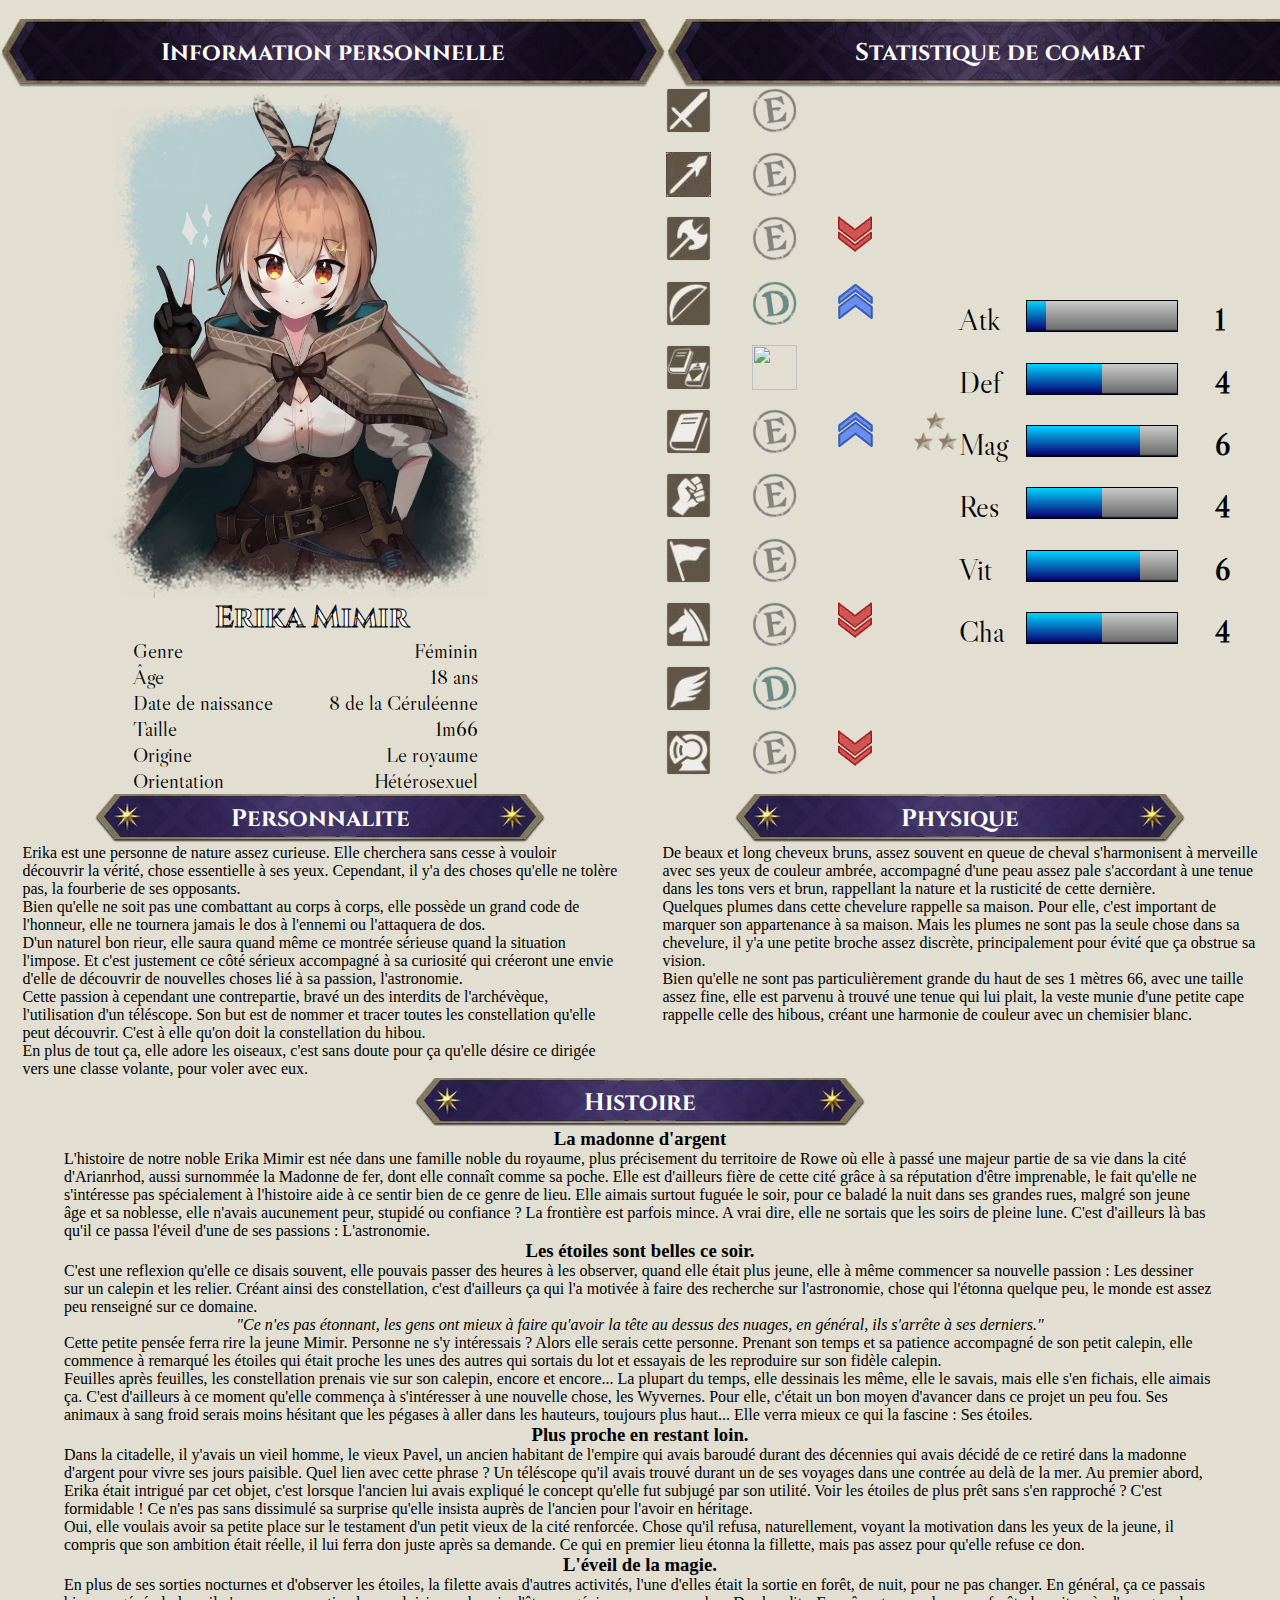
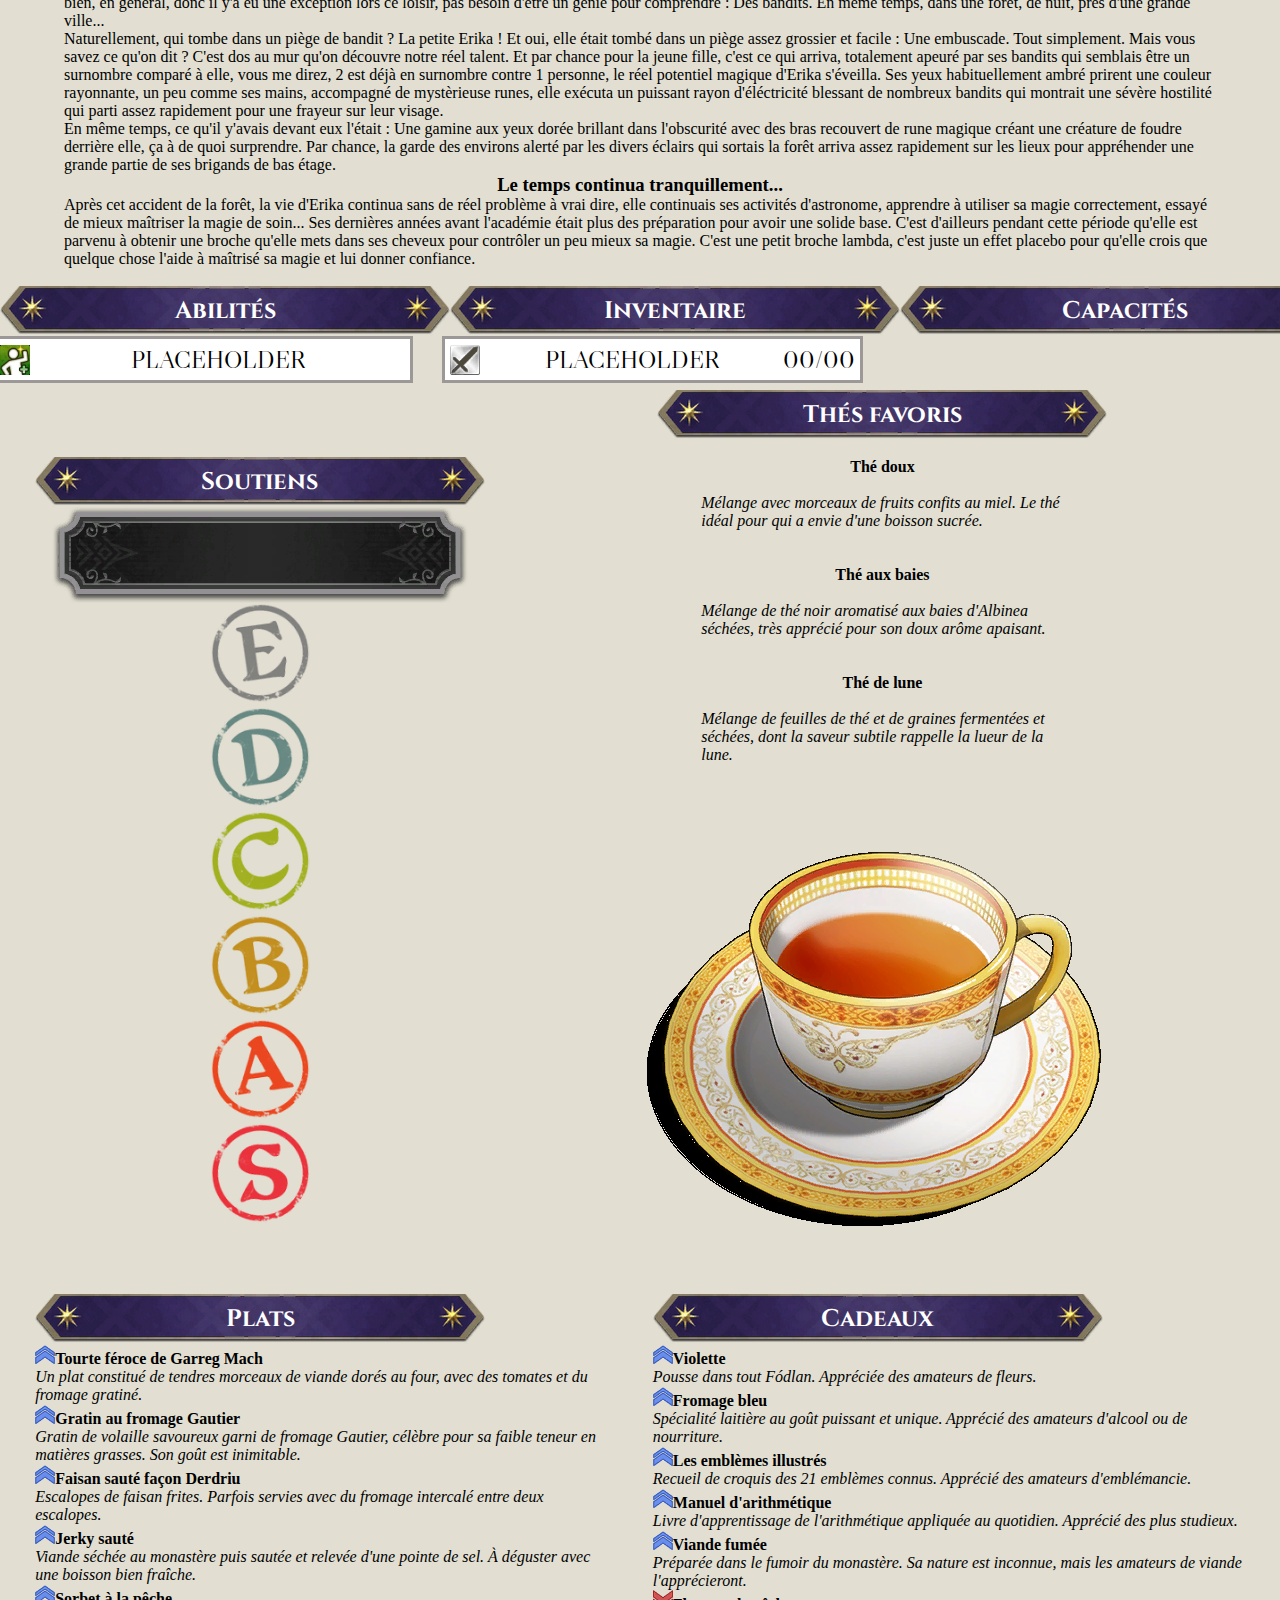
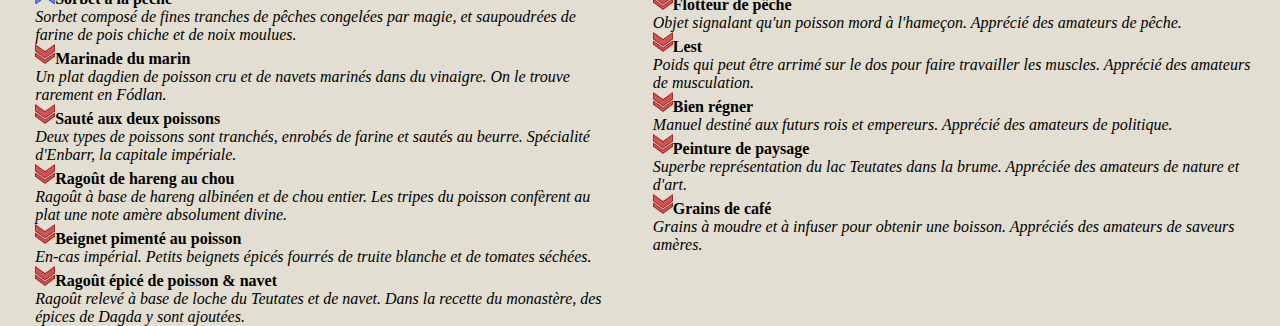
==== erika.html @ d3c932cb "Update erika.html" ====
<!DOCTYPE html>
<html lang="en">
<head>
    <meta charset="UTF-8">
    <meta http-equiv="X-UA-Compatible" content="IE=edge">
    <meta name="viewport" content="width=device-width, initial-scale=1.0">
    <link rel="stylesheet" href="erika.css">
    <link rel="preconnect" href="https://fonts.googleapis.com">
    <link rel="preconnect" href="https://fonts.gstatic.com" crossorigin>
    <link href="https://fonts.googleapis.com/css2?family=Cinzel&family=Libre+Caslon+Display&display=swap" rel="stylesheet">
    
    <title>Erika</title>
</head>
<body>
    <div class="PartieUne">
        <div class="Info">
            <div class="Categorie"><h2>Information personnelle</h2></div>
        <div class="introduction">
            <img src="img/Erika.png" alt="Yves portrait">
            
            <div class="metadonnee">
                <span class="Nomination"><h2>Erika Mimir</h2></span>
                <span class="Genre Titre">Genre</span><span class="Genre Reponse">Féminin</span> 
                <span class="Age Titre">Âge</span><span class="Age Reponse">18 ans</span>
                <span class="Anniv Titre">Date de naissance</span><span class="Anniv Reponse">8 de la Céruléenne</span>
                <span class="Taille Titre">Taille</span><span class="Taille Reponse">1m66</span>
                <span class="Origine Titre">Origine</span><span class="Origine Reponse">Le royaume</span>
                <span class="Orientation Titre">Orientation</span><span class="Orientation Reponse">Hétérosexuel</span>
            </div>
        </div>
    </div>

    <div class="Combat">
        <div class="Categorie"><h2>Statistique de combat</h2></div>
        <div class="Arme">
            <div class="ArmeSprites Epee"><img src="img/Epee.png" alt=""></div><div class="ArmeMaitrise Epee"><img src="img/E.png" alt=""></div><div class="BonMal Epee"><img src="img/Nothing.png" alt=""></div><div class="Buiding Epee"><img src="img/Nothing.png" alt=""></div>
            <div class="ArmeSprites Lance"><img src="img/Lance.jpg" alt=""></div><div class="ArmeMaitrise Lance"><img src="img/E.png" alt=""></div><div class="BonMal Lance"><img src="img/Nothing.png" alt=""></div><div class="Buiding Lance"><img src="img/Nothing.png" alt=""></div>
            <div class="ArmeSprites Hache"><img src="img/Hache.png" alt=""></div><div class="ArmeMaitrise Hache"><img src="img/E.png" alt=""></div><div class="BonMal Hache"><img src="img/Non.png" alt=""></div><div class="Buiding Hache"><img src="img/Nothing.png" alt=""></div>
            <div class="ArmeSprites Melee"><img src="img/Melée.png" alt=""></div><div class="ArmeMaitrise Melee"><img src="img/E.png" alt=""></div><div class="BonMal Melee"><img src="img/Nothing.png" alt=""></div><div class="Buiding Melee"><img src="img/Nothing.png" alt=""></div>
            <div class="ArmeSprites Arc"><img src="img/Arc.png" alt=""></div><div class="ArmeMaitrise Arc"><img src="img/D.png" alt=""></div><div class="BonMal Arc"><img src="img/Yes.png" alt=""></div><div class="Buiding Arc"><img src="img/Nothing.png" alt=""></div>
            <div class="ArmeSprites Foi"><img src="img/Foi.png" alt=""></div><div class="ArmeMaitrise Foi"><img src="img/E.png" alt=""></div><div class="BonMal Foi"><img src="img/Yes.png" alt=""></div><div class="Buiding Foi"><img src="img/Buidding.png" alt=""></div>
            <div class="ArmeSprites Magie"><img src="img/Raison.png" alt=""></div><div class="ArmeMaitrise Magie"><img src="img/B.png" alt=""></div><div class="BonMal Magie"><img src="img/Nothing.png" alt=""></div><div class="Buiding Magie"><img src="img/Nothing.png" alt=""></div>
            <div class="ArmeSprites Autorite"><img src="img/Autorite.png" alt=""></div><div class="ArmeMaitrise Autorite"><img src="img/E.png" alt=""></div><div class="BonMal Autorite"><img src="img/Nothing.png" alt=""></div><div class="Buiding Autorite"><img src="img/Nothing.png" alt=""></div>
            <div class="ArmeSprites Cheval"><img src="img/Cheval.png" alt=""></div><div class="ArmeMaitrise Cheval"><img src="img/E.png" alt=""></div><div class="BonMal Cheval"><img src="img/Non.png" alt=""></div><div class="Buiding Cheval"><img src="img/Nothing.png" alt=""></div>
            <div class="ArmeSprites Vol"><img src="img/Vol.png" alt=""></div><div class="ArmeMaitrise Vol"><img src="img/D.png" alt=""></div><div class="BonMal Vol"><img src="img/Nothing.png" alt=""></div><div class="Buiding Vol"><img src="img/Nothing.png" alt=""></div>
            <div class="ArmeSprites Cuirasse"><img src="img/Cuirassé.png" alt=""></div><div class="ArmeMaitrise Cuirasse"><img src="img/E.png" alt=""></div><div class="BonMal Cuirasse"><img src="img/Non.png" alt=""></div><div class="Buiding Cuirasse"><img src="img/Nothing.png" alt=""></div>
        </div>
        <div class="Statistique">
            <div class="Stat Atk">Atk</div><div class="Graphique Atk"><div class="ActuelAtk Atk"></div><div class="ManquantAtk Atk"></div></div><div class="Number Atk">1</div>
            <div class="Stat Def">Def</div><div class="Graphique Def"><div class="ActuelDef Def"></div><div class="ManquantDef Def"></div></div><div class="Number Def">4</div>
            <div class="Stat MagieStat">Mag</div><div class="Graphique MagieStat"><div class="ActuelMagie MagieStat"></div><div class="ManquantMagie MagieStat"></div></div><div class="Number MagieStat">6</div>
            <div class="Stat Res">Res</div><div class="Graphique Res"><div class="ActuelRes Res"></div><div class="ManquantRes Res"></div></div><div class="Number Res">4</div>
            <div class="Stat Vit">Vit</div><div class="Graphique Vit"><div class="ActuelVit Vit"></div><div class="ManquantVit Vit"></div></div><div class="Number Vit">6</div>
            <div class="Stat PV">Cha</div><div class="Graphique PV"><div class="ActuelPV PV"></div><div class="ManquantPV PV"></div></div><div class="Number PV">4</div>
        </div>
    </div>
</div>

<div class="Caract">
    <div class="Personnalite categorieDeux"><h2>Personnalite</h2></div>
    <p class="PersonnaliteText">
        Erika est une personne de nature assez curieuse. Elle cherchera sans cesse à vouloir découvrir la vérité, chose essentielle à ses yeux. Cependant, il y'a des choses qu'elle ne tolère pas, la fourberie de ses opposants. <br>
        Bien qu'elle ne soit pas une combattant au corps à corps, elle possède un grand code de l'honneur, elle ne tournera jamais le dos à l'ennemi ou l'attaquera de dos.<br>
        D'un naturel bon rieur, elle saura quand même ce montrée sérieuse quand la situation l'impose. Et c'est justement ce côté sérieux accompagné à sa curiosité qui créeront une envie d'elle de découvrir de nouvelles choses lié à sa passion, l'astronomie.<br>
        Cette passion à cependant une contrepartie, bravé un des interdits de l'archévèque, l'utilisation d'un téléscope. Son but est de nommer et tracer toutes les constellation qu'elle peut découvrir. C'est à elle qu'on doit la constellation du hibou.<br>
        En plus de tout ça, elle adore les oiseaux, c'est sans doute pour ça qu'elle désire ce dirigée vers une classe volante, pour voler avec eux.
    </p>

    <div class="Physique categorieDeux"><h2>Physique</h2></div>
    <p class="PhysiqueText">De beaux et long cheveux bruns, assez souvent en queue de cheval s'harmonisent à merveille avec ses yeux de couleur ambrée, accompagné d'une peau assez pale s'accordant à une tenue dans les tons vers et brun, rappellant la nature et la rusticité de cette dernière.<br>Quelques plumes dans cette chevelure rappelle sa maison. Pour elle, c'est important de marquer son appartenance à sa maison. Mais les plumes ne sont pas la seule chose dans sa chevelure, il y'a une petite broche assez discrète, principalement pour évité que ça obstrue sa vision.<br>
    Bien qu'elle ne sont pas particulièrement grande du haut de ses 1 mètres 66, avec une taille assez fine, elle est parvenu à trouvé une tenue qui lui plait, la veste munie d'une petite cape rappelle celle des hibous, créant une harmonie de couleur avec un chemisier blanc.</p>
</div>

<div class="Histoire">
    <div class="categorieDeux"><h2>Histoire</h2></div>
    <h3>La madonne d'argent</h3>
    <p>L'histoire de notre noble Erika Mimir est née dans une famille noble du royaume, plus précisement du territoire de Rowe où elle à passé une majeur partie de sa vie dans la cité d'Arianrhod, aussi surnommée la Madonne de fer, dont elle connaît comme sa poche. Elle est d'ailleurs fière de cette cité grâce à sa réputation d'être imprenable, le fait qu'elle ne s'intéresse pas spécialement à l'histoire aide à ce sentir bien de ce genre de lieu. Elle aimais surtout fuguée le soir, pour ce baladé la nuit dans ses grandes rues, malgré son jeune âge et sa noblesse, elle n'avais aucunement peur, stupidé ou confiance ? La frontière est parfois mince. A vrai dire, elle ne sortais que les soirs de pleine lune. C'est d'ailleurs là bas qu'il ce passa l'éveil d'une de ses passions : L'astronomie.
        <h3>Les étoiles sont belles ce soir.</h3>
    C'est une reflexion qu'elle ce disais souvent, elle pouvais passer des heures à les observer, quand elle était plus jeune, elle à même commencer sa nouvelle passion : Les dessiner sur un calepin et les relier. Créant ainsi des constellation, c'est d'ailleurs ça qui l'a motivée à faire des recherche sur l'astronomie, chose qui l'étonna quelque peu, le monde est assez peu renseigné sur ce domaine.
    <i>"Ce n'es pas étonnant, les gens ont mieux à faire qu'avoir la tête au dessus des nuages, en général, ils s'arrête à ses derniers."</i>
    Cette petite pensée ferra rire la jeune Mimir. Personne ne s'y intéressais ? Alors elle serais cette personne. Prenant son temps et sa patience accompagné de son petit calepin, elle commence à remarqué les étoiles qui était proche les unes des autres qui sortais du lot et essayais de les reproduire sur son fidèle calepin. <br> Feuilles après feuilles, les constellation prenais vie sur son calepin, encore et encore... La plupart du temps, elle dessinais les même, elle le savais, mais elle s'en fichais, elle aimais ça. C'est d'ailleurs à ce moment qu'elle commença à s'intéresser à une nouvelle chose, les Wyvernes. Pour elle, c'était un bon moyen d'avancer dans ce projet un peu fou. Ses animaux à sang froid serais moins hésitant que les pégases à aller dans les hauteurs, toujours plus haut... Elle verra mieux ce qui la fascine : Ses étoiles.<br>
    <h3>Plus proche en restant loin.</h3> 
    Dans la citadelle, il y'avais un vieil homme, le vieux Pavel, un ancien habitant de l'empire qui avais baroudé durant des décennies qui avais décidé de ce retiré dans la madonne d'argent pour vivre ses jours paisible. Quel lien avec cette phrase ? Un téléscope qu'il avais trouvé durant un de ses voyages dans une contrée au delà de la mer. Au premier abord, Erika était intrigué par cet objet, c'est lorsque l'ancien lui avais expliqué le concept qu'elle fut subjugé par son utilité. Voir les étoiles de plus prêt sans s'en rapproché ? C'est formidable ! Ce n'es pas sans dissimulé sa surprise qu'elle insista auprès de l'ancien pour l'avoir en héritage. <br>Oui, elle voulais avoir sa petite place sur le testament d'un petit vieux de la cité renforcée. Chose qu'il refusa, naturellement, voyant la motivation dans les yeux de la jeune, il compris que son ambition était réelle, il lui ferra don juste après sa demande. Ce qui en premier lieu étonna la fillette, mais pas assez pour qu'elle refuse ce don.
    <h3>L'éveil de la magie.</h3>
    En plus de ses sorties nocturnes et d'observer les étoiles, la filette avais d'autres activités, l'une d'elles était la sortie en forêt, de nuit, pour ne pas changer. En général, ça ce passais bien, en général, donc il y'a eu une exception lors ce loisir, pas besoin d'être un génie pour comprendre : Des bandits. En même temps, dans une forêt, de nuit, près d'une grande ville...<br>Naturellement, qui tombe dans un piège de bandit ? La petite Erika ! Et oui, elle était tombé dans un piège assez grossier et facile : Une embuscade. Tout simplement. Mais vous savez ce qu'on dit ? C'est dos au mur qu'on découvre notre réel talent. Et par chance pour la jeune fille, c'est ce qui arriva, totalement apeuré par ses bandits qui semblais être un surnombre comparé à elle, vous me direz, 2 est déjà en surnombre contre 1 personne, le réel potentiel magique d'Erika s'éveilla. Ses yeux habituellement ambré prirent une couleur rayonnante, un peu comme ses mains, accompagné de mystèrieuse runes, elle exécuta un puissant rayon d'éléctricité blessant de nombreux bandits qui montrait une sévère hostilité qui parti assez rapidement pour une frayeur sur leur visage.<br> En même temps, ce qu'il y'avais devant eux l'était : Une gamine aux yeux dorée brillant dans l'obscurité avec des bras recouvert de rune magique créant une créature de foudre derrière elle, ça à de quoi surprendre. Par chance, la garde des environs alerté par les divers éclairs qui sortais la forêt arriva assez rapidement sur les lieux pour appréhender une grande partie de ses brigands de bas étage.
    <h3>Le temps continua tranquillement...</h3>
    Après cet accident de la forêt, la vie d'Erika continua sans de réel problème à vrai dire, elle continuais ses activités d'astronome, apprendre à utiliser sa magie correctement, essayé de mieux maîtriser la magie de soin... Ses dernières années avant l'académie était plus des préparation pour avoir une solide base. C'est d'ailleurs pendant cette période qu'elle est parvenu à obtenir une broche qu'elle mets dans ses cheveux pour contrôler un peu mieux sa magie. C'est une petit broche lambda, c'est juste un effet placebo pour qu'elle crois que quelque chose l'aide à maîtrisé sa magie et lui donner confiance.
    </p>
</div>

<div class="PartieDeux">
    <div id="detailItem" class="hide">
</div>
    <div class="Abilites">
        <div class="categorieDeux"><h2>Abilités</h2></div>
        <div class="AbiliteListe">
            <div class="Item"><div class="TypeInventaire"><img src="img/PV.jpg" id="PV5" alt=""><span class="NomInventaire">PLACEHOLDER</span><span class="DurabiliteInventaire"></span></div></div>
        </div>

    </div>

    <div class="Inventaire">
        <div class="categorieDeux"><h2>Inventaire</h2></div>
        <div class="Inventory">
            <div class="Item"><div class="TypeInventaire"><img src="img/Sword.png" id="epeeenfer" alt=""><span class="NomInventaire">PLACEHOLDER</span><span class="DurabiliteInventaire">00/00</span></div></div>
        </div>
    </div>

    <div class="Capacite">
        <div class="categorieDeux"><h2>Capacités</h2></div>

        </div>
    </div>
</div>

<div class="PartieTrois">

    <div class="Soutien"> 
        <div class="categorieDeux"><h2>Soutiens</h2></div>
        <div id="NomPerso"></div>
        <div class="SoutienVisible">
            <img src="img/E.png" alt="">
            <br>
            <img src="img/D.png" alt="">
            <br>
            <img src="img/c.png" alt="">
            <br>
            <img src="img/b.png" alt="">
            <br>
            <img src="img/A.png" alt="">
            <br>
            <img src="img/S.png" alt="">
        </div>
    </div>
        
    <div class="Famille">
        <div class="categorieDeux"><h2>Thés favoris</h2></div><br>
        <span class="NomDuPlat">Thé doux</span><br><span class="DescriptionDuPlat">Mélange avec morceaux de fruits confits au miel. Le thé idéal pour qui a envie d'une boisson sucrée.</span><br><br>
        <span class="NomDuPlat">Thé aux baies</span><br><span class="DescriptionDuPlat">Mélange de thé noir aromatisé aux baies d'Albinea séchées, très apprécié pour son doux arôme apaisant.</span><br><br>
        <span class="NomDuPlat">Thé de lune</span><br><span class="DescriptionDuPlat">Mélange de feuilles de thé et de graines fermentées et séchées, dont la saveur subtile rappelle la lueur de la lune.</span><br>
        <img src="img/the.png" alt="">
    </div>
</div>

<div class="PartieQuatre">
    <div class="plat">
        <div class="categorieDeux"><h2>Plats</h2></div>
        <img src="img/Yes.png" alt=""><span class="NomDuPlat">Tourte féroce de Garreg Mach</span><br><span class="DescriptionDuPlat">Un plat constitué de tendres morceaux de viande dorés au four, avec des tomates et du fromage gratiné.</span><br>
        <img src="img/Yes.png" alt=""><span class="NomDuPlat">Gratin au fromage Gautier</span><br><span class="DescriptionDuPlat">Gratin de volaille savoureux garni de fromage Gautier, célèbre pour sa faible teneur en matières grasses. Son goût est inimitable.</span><br>
        <img src="img/Yes.png" alt=""><span class="NomDuPlat">Faisan sauté façon Derdriu</span><br><span class="DescriptionDuPlat">Escalopes de faisan frites. Parfois servies avec du fromage intercalé entre deux escalopes.</span><br>
        <img src="img/Yes.png" alt=""><span class="NomDuPlat">Jerky sauté</span><br><span class="DescriptionDuPlat">Viande séchée au monastère puis sautée et relevée d'une pointe de sel. À déguster avec une boisson bien fraîche.</span><br>
        <img src="img/Yes.png" alt=""><span class="NomDuPlat">Sorbet à la pêche</span><br><span class="DescriptionDuPlat">Sorbet composé de fines tranches de pêches congelées par magie, et saupoudrées de farine de pois chiche et de noix moulues.</span><br>

        <img src="img/Non.png" alt=""><span class="NomDuPlat">Marinade du marin</span><br><span class="DescriptionDuPlat">Un plat dagdien de poisson cru et de navets marinés dans du vinaigre. On le trouve rarement en Fódlan.</span><br>
        <img src="img/Non.png" alt=""><span class="NomDuPlat">Sauté aux deux poissons</span><br><span class="DescriptionDuPlat">Deux types de poissons sont tranchés, enrobés de farine et sautés au beurre. Spécialité d'Enbarr, la capitale impériale.</span><br>
        <img src="img/Non.png" alt=""><span class="NomDuPlat">Ragoût de hareng au chou</span><br><span class="DescriptionDuPlat">Ragoût à base de hareng albinéen et de chou entier. Les tripes du poisson confèrent au plat une note amère absolument divine.</span><br>
        <img src="img/Non.png" alt=""><span class="NomDuPlat">Beignet pimenté au poisson</span><br><span class="DescriptionDuPlat">En-cas impérial. Petits beignets épicés fourrés de truite blanche et de tomates séchées.</span><br>
        <img src="img/Non.png" alt=""><span class="NomDuPlat">Ragoût épicé de poisson & navet</span><br><span class="DescriptionDuPlat">Ragoût relevé à base de loche du Teutates et de navet. Dans la recette du monastère, des épices de Dagda y sont ajoutées.</span><br>
   
    </div>

    <div class="Cadeaux">
        <div class="categorieDeux"><h2>Cadeaux</h2></div>
        <img src="img/Yes.png" alt=""><span class="NomDuPlat">Violette</span><br><span class="DescriptionDuPlat">Pousse dans tout Fódlan. Appréciée des amateurs de fleurs.</span><br>
        <img src="img/Yes.png" alt=""><span class="NomDuPlat">Fromage bleu</span><br><span class="DescriptionDuPlat">Spécialité laitière au goût puissant et unique. Apprécié des amateurs d'alcool ou de nourriture.</span><br>
        <img src="img/Yes.png" alt=""><span class="NomDuPlat">Les emblèmes illustrés</span><br><span class="DescriptionDuPlat">Recueil de croquis des 21 emblèmes connus. Apprécié des amateurs d'emblémancie.</span><br>
        <img src="img/Yes.png" alt=""><span class="NomDuPlat">Manuel d'arithmétique</span><br><span class="DescriptionDuPlat">Livre d'apprentissage de l'arithmétique appliquée au quotidien. Apprécié des plus studieux.</span><br>
        <img src="img/Yes.png" alt=""><span class="NomDuPlat">Viande fumée</span><br><span class="DescriptionDuPlat">Préparée dans le fumoir du monastère. Sa nature est inconnue, mais les amateurs de viande l'apprécieront.</span><br>
        <img src="img/Non.png" alt=""><span class="NomDuPlat">Flotteur de pêche</span><br><span class="DescriptionDuPlat">Objet signalant qu'un poisson mord à l'hameçon. Apprécié des amateurs de pêche.</span><br>
        <img src="img/Non.png" alt=""><span class="NomDuPlat">Lest</span><br><span class="DescriptionDuPlat">Poids qui peut être arrimé sur le dos pour faire travailler les muscles. Apprécié des amateurs de musculation.</span><br>
        <img src="img/Non.png" alt=""><span class="NomDuPlat">Bien régner</span><br><span class="DescriptionDuPlat">Manuel destiné aux futurs rois et empereurs. Apprécié des amateurs de politique.</span><br>
        <img src="img/Non.png" alt=""><span class="NomDuPlat">Peinture de paysage</span><br><span class="DescriptionDuPlat">Superbe représentation du lac Teutates dans la brume. Appréciée des amateurs de nature et d'art.</span><br>
        <img src="img/Non.png" alt=""><span class="NomDuPlat">Grains de café</span><br><span class="DescriptionDuPlat">Grains à moudre et à infuser pour obtenir une boisson. Appréciés des amateurs de saveurs amères.</span><br>


    </div>

</div>
    
<script src="yves.js" defer></script>
</body>
</html>
---- erika.css ----
*{
    padding: 0;
    margin: 0;
}

@import url('https://fonts.googleapis.com/css2?family=Cinzel&display=swap');

body{
    background-color: #E2DFD2;
}

span{
    position: relative;
    color:black;
}

h2{
    color: white;
    font-family: 'Cinzel', serif;
    text-align: center;
}

.PartieUne{
    display: grid;
    grid-column: repeat(2, 1fr);
    margin-top: 2vh;
    font-family: 'Libre Caslon Display', serif;
}

.Info{
    grid-column: 1;

}

.Combat{
    grid-column: 2;
}

.Categorie{
    background-image: url(img/Titre.png);
    background-repeat: no-repeat;
    width: 666px;
    height: 69px;
    display: flex;
    justify-content: center;
    align-items: center;
}

.categorieDeux{
    background-image: url(img/TitreDeux.png);
    background-repeat: none;
    width: 450px;
    height: 50px;
    display: flex;
    justify-content: center;
    align-items: center;
}



.introduction{
    display: flex;
    flex-direction: column;
    width: 30vw;
    justify-content: center;
    transform: translateX(-50%);
    margin-left: 45%;
}

.introduction>img{
    width: 30vw;
    height: auto;
}

.metadonnee{
    margin-left: 2vw;
    display: grid;
    grid-column: repeat(2, 1fr);
    font-size: 21px;
}

.Nomination{
    grid-column: 1/3;
    text-align: center;
}
    .Nomination>h2{
        color: white;
        font-family: 'Cinzel', serif;
        -webkit-text-stroke: 1px black;
        display: flex;
        font-size: 30px;
        justify-content: center;
    }

.Question{
    grid-column: 1;
    text-align: right;
    height: 15px;
    width: 15vw;
}

.Reponse{
    grid-column: 2;
    text-align: left;
    height: 15px;
    width: 15vw;
    text-align: end;
}
    
.Genre{
    grid-row: 2;
}

.Age{
    grid-row: 3;
}

.Anniv{
    grid-row: 4;
}

.Taille{
    grid-row: 5;
}

.Origine{
    grid-row: 6;
}

.Orientation{
    grid-row: 7;
}

.Combat{
    display: grid;
    grid-column: repeat(2, 50px);
    grid-column: 2;
}

.Arme{
    grid-column: 1;
    display: grid;
    grid-column: repeat(4, 50px);
    width: 50%;
    margin-top: -25%;
}

.ArmeSprites{
    grid-column: 1;
}

.ArmeSprites>img, .ArmeMaitrise>img{
    height: 45px;
    width: 45px;
}


.ArmeMaitrise{
    grid-column: 2;
}

.BonMal{
    grid-column: 3;
}

.Buidding{
    grid-column: 4;
}

.Epee{
    grid-row: 1;
}

.Lance{
    grid-row: 2;
}

.Hache{
    grid-row: 3;
}

.Arc{
    grid-row: 4;
}

.Magie{
    grid-row: 5;
}

.Foi{
    grid-row: 6;
}

.Melee{
    grid-row: 7;
}

.Autorite{
    grid-row: 8;
}

.Cheval{
    grid-row: 9;
}

.Vol{
    grid-row: 10;
}

.Cuirase{
    grid-row: 11;
}

.Statistique{
    display: grid;
    grid-column: 2;
    margin-left: -450px;
    justify-content: space-evenly;
    align-items: center;
    margin-top: -450%;
    height: 75%;
}

.Stat{
    font-size: 30px;
    grid-column: 1;
    width: 30px;
    height: 30px;
}

.ActuelPV, .ActuelAtk, .ActuelDef, .ActuelMagie, .ActuelRes, .ActuelVit{
    background: rgb(0,212,255);
    background: linear-gradient(180deg, rgba(0,212,255,1) 0%, rgba(9,9,121,1) 94%, rgba(2,0,36,1) 100%);
    height: 30px;
}

.ManquantPV, .ManquantAtk, .ManquantDef, .ManquantMagie, .ManquantRes, .ManquantVit {
    background: rgb(255,255,255);
    background: linear-gradient(180deg, rgb(202, 202, 202) 0%,rgb(110, 110, 110) 94%, rgba(2,0,36,1) 100%);
    height: 30px;
}

.ActuelPV{
    width: 50%;
}

.ManquantPV{
    width: 50%;
}

.ActuelAtk{
    width: 12.5%;
}

.ManquantAtk{
    width: 87.5%;
}

.ActuelMagie, .ActuelVit{
    width: 75%;
}

.ManquantMagie, .ManquantVit{
    width: 25%;
}

.ActuelRes, .ActuelDef{
    width: 50%;
}

.ManquantRes, .ManquantDef{
    width: 50%;
}

.Graphique{
    grid: 2;
    height: 30px;
    width: 150px;
    display: flex;
    background-color: none;
    border: solid black 1px;
    margin-left: -40px;
}

.Number{
    font-size: 30px;
    grid-column: 3;
    height: 30px;
    margin-left: -40px;
    font-weight: bold;
}

.PV{
    grid-row: 7;
}

.Atk{
    grid-row: 2;
}

.Def{
    grid-row: 3;
}

.MagieStat{
    grid-row: 4;
}

.Res{
    grid-row: 5;
}

.Vit{
    grid-row: 6;
}

.PartieDeux{
    display: grid;
    grid-column: repeat(3, 1fr);
    margin-top: 2vh;
    width: 100%;
    font-family: 'Libre Caslon Display', serif;
    justify-content: space-evenly;
}

.Caract{
    display: grid;
    justify-items: center;
}

.Personnalite{
    grid-column: 1;
    grid-row: 1;
}

.PersonnaliteText{
    grid-column: 1;
    grid-row: 2;
    width: 93%;
}

.Physique{
    grid-column: 2;
    grid-row: 1;
}

.PhysiqueText{
    grid-column: 2;
    grid-row: 2;
    width: 93%;
}

.Histoire{
    display: flex;
    height: auto;
    width: 90%;
    align-items: center;
    justify-content: center;
    flex-direction: column;
    margin-left: 5%;
}

.Abilites{
    grid-column: 1;
}

.AbiliteListe{
    display: flex;
    flex-direction: column;
    align-items: center;
}

.Inventaire{
    grid-column: 2;
}

.Inventory{
    display: flex;
    flex-direction: column;
    align-items: center;
}

.TypeInventaire{
    display: flex;
    align-items: center;
    justify-content: space-between;
}

.Item{
    width: 90%;
    display: inline;
    border: #9D9898 solid 3px;
    margin-bottom: 0.5vw;
    margin-left: -10%;
    background-color: #ffffff;   
    padding: 5px;
}

.TypeInventaire>img{
    height: 30px;

}

.Capacite{
    grid-column: 3;
}

.NomInventaire, .DurabiliteInventaire{
    font-size: 25px;
}


.DurabiliteInventaire{
    float: right;
}

#detailItem{
    position:absolute;
    background-image: url(img/FondInfo.png);
    background-size: cover;
    height: 350px;
    width: 350px;
    margin-left: 5%;
    color:white;
    font-size: 20px;
    padding: 25px;
}

.PartieTrois{
    display: grid;
    justify-items: center;
    justify-content: space-evenly;
}

.hide{
    display: none;
}

.Soutien{
    grid-column: 1;
    width: 50%;
    display: flex;
    flex-direction: column;
    align-items: center;
    justify-content: center;}

.SoutienVisible>img{
    height: 100px;
}

.Famille{
    grid-column: 2;
    width: 50%;
    display: flex;
    flex-direction: column;
    align-items: center;
}

#NomPerso{
    background-image: url(img/NomArme.png);
    width: 416px;
    height: 96px;
    display: flex;
    justify-content: center;
    align-items: center;
}

.NomPersonnage{
    text-align: center;
    line-height: 50%;
    font-size: 30px;
    color: white;
    font-family: 'Cinzel', serif;
}

.PartieQuatre{
    display: grid;
    justify-items: center;
}

.plat{
    grid-column: 1;
    margin-left: 1%;
    width: 90%;
}

.plat>img, .Cadeaux>img{
    width: 20px;
    height: 20px;
}

.NomDuPlat{
    font-weight: bold;
}

.DescriptionDuPlat{
    font-style: italic;
}

.Cadeaux{
    grid-column: 2;
    margin-right: 1%;
    width: 95%;
}
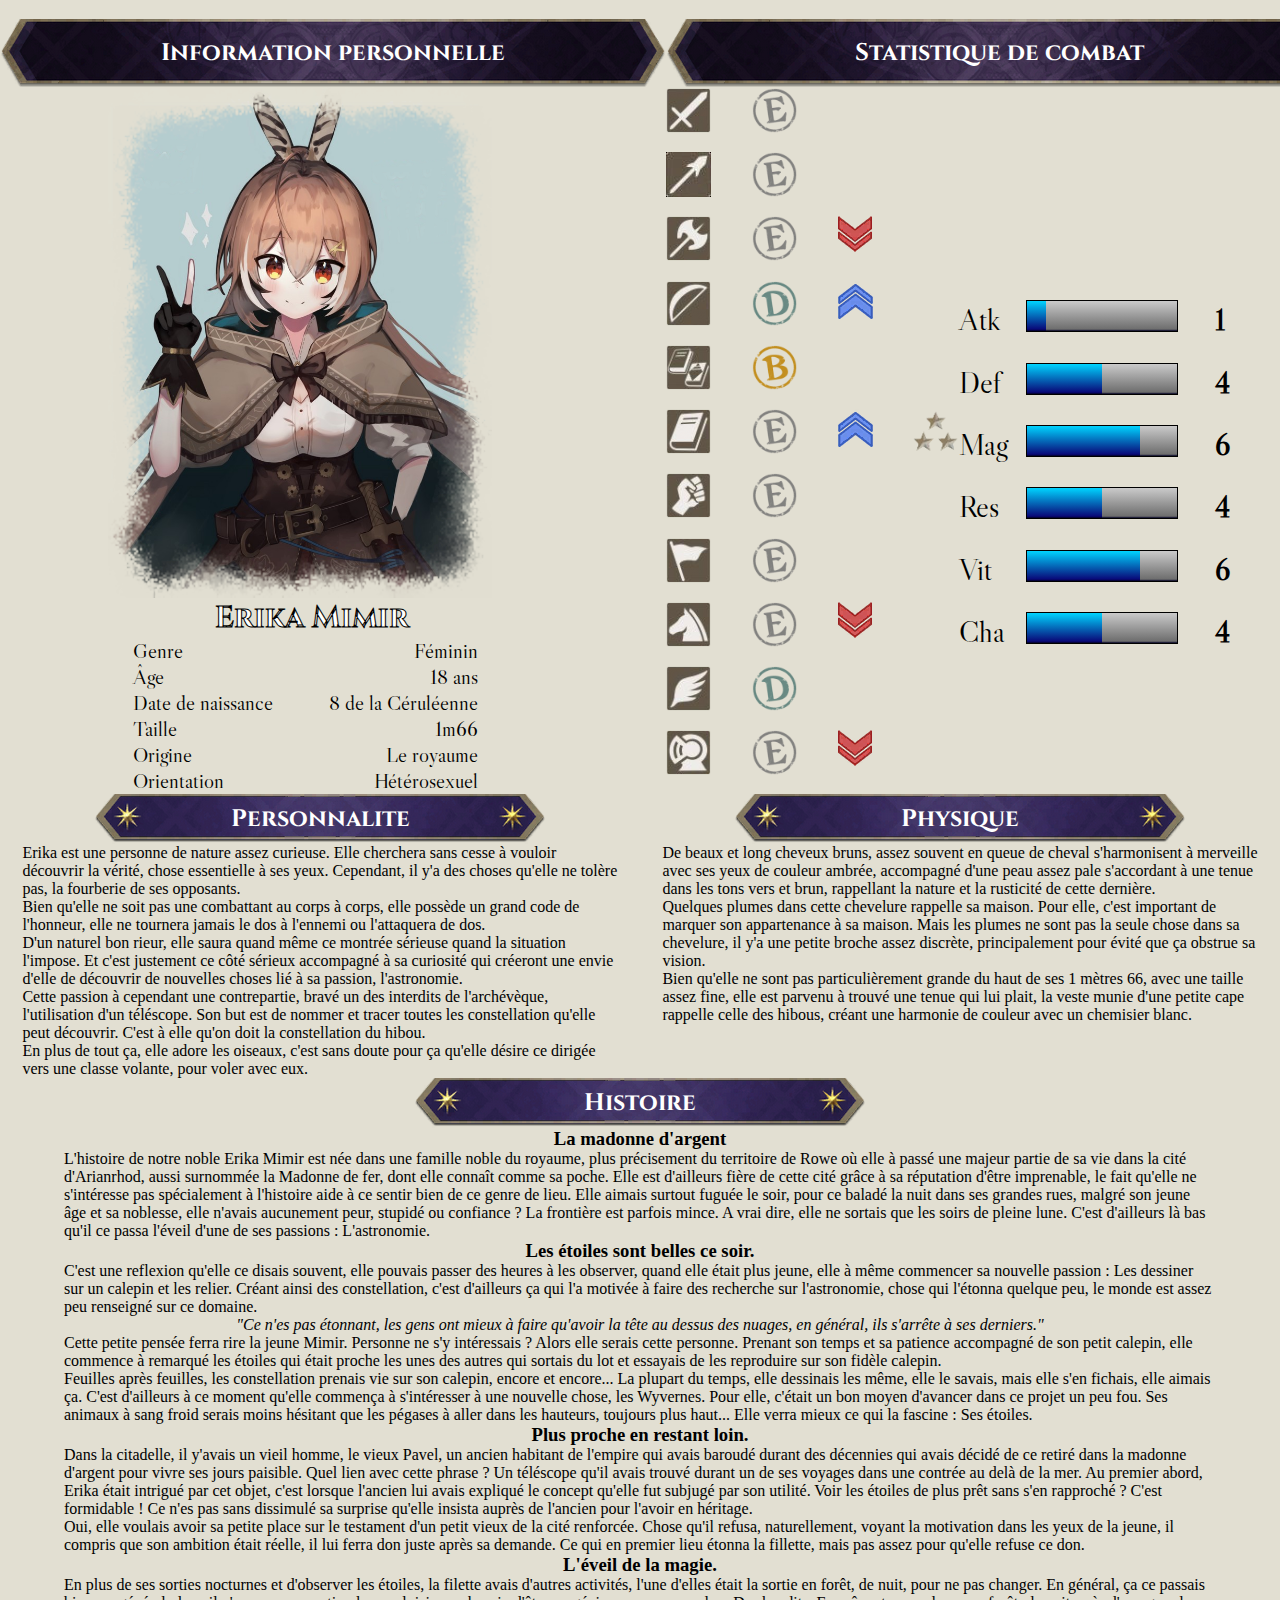
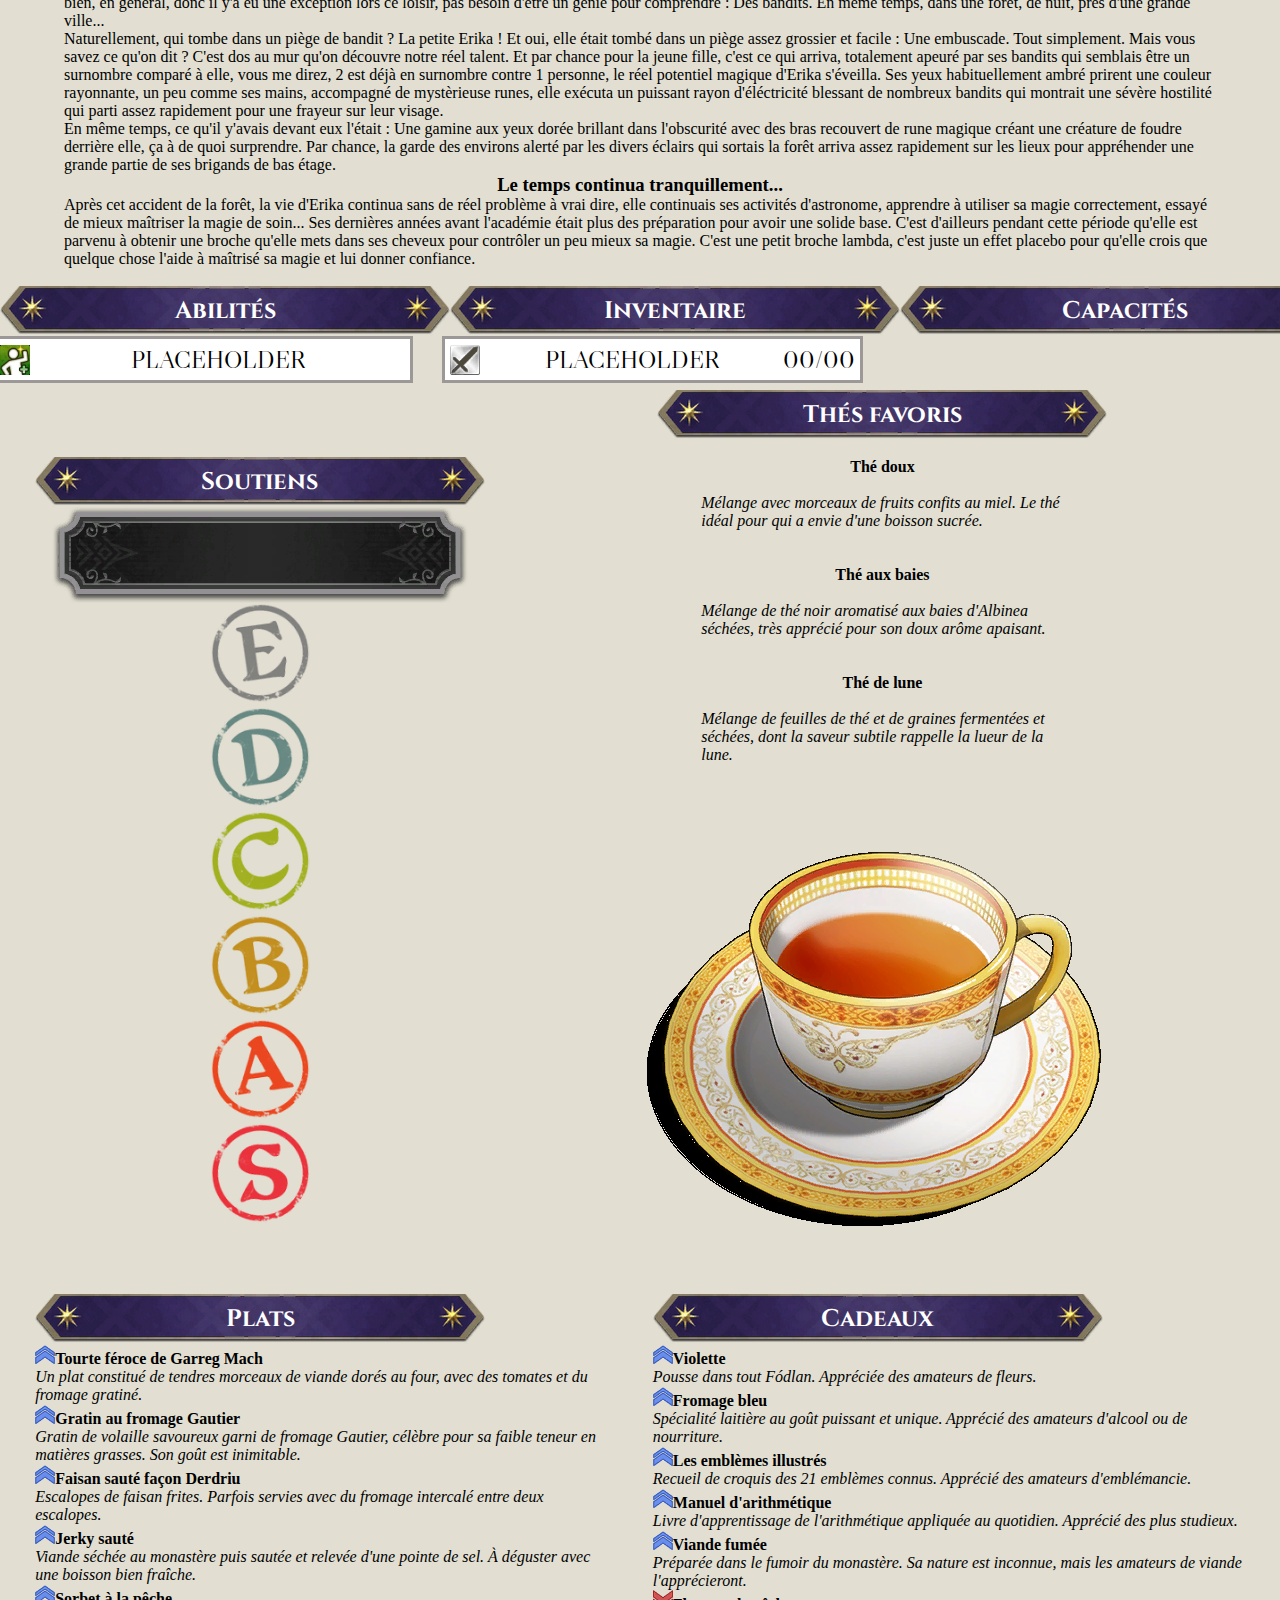
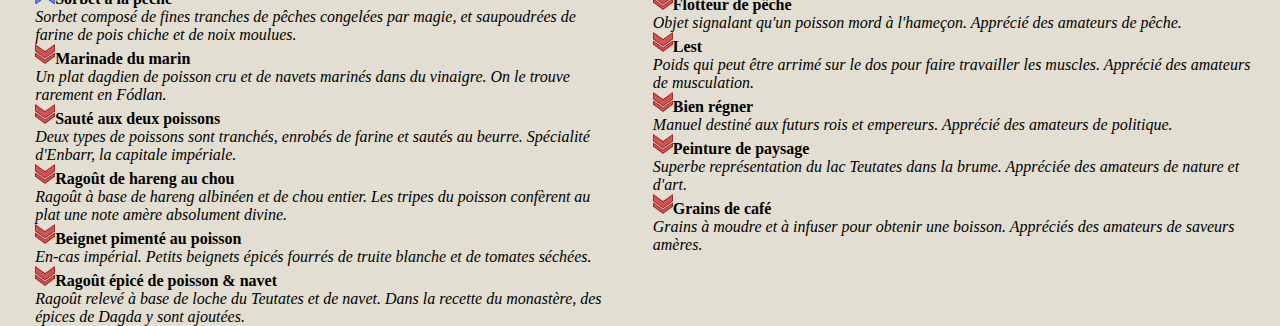
==== commit 8f737935: "Update erika.html" ====
--- a/erika.html
+++ b/erika.html
@@ -39,7 +39,7 @@
             <div class="ArmeSprites Melee"><img src="img/Melée.png" alt=""></div><div class="ArmeMaitrise Melee"><img src="img/E.png" alt=""></div><div class="BonMal Melee"><img src="img/Nothing.png" alt=""></div><div class="Buiding Melee"><img src="img/Nothing.png" alt=""></div>
             <div class="ArmeSprites Arc"><img src="img/Arc.png" alt=""></div><div class="ArmeMaitrise Arc"><img src="img/D.png" alt=""></div><div class="BonMal Arc"><img src="img/Yes.png" alt=""></div><div class="Buiding Arc"><img src="img/Nothing.png" alt=""></div>
             <div class="ArmeSprites Foi"><img src="img/Foi.png" alt=""></div><div class="ArmeMaitrise Foi"><img src="img/E.png" alt=""></div><div class="BonMal Foi"><img src="img/Yes.png" alt=""></div><div class="Buiding Foi"><img src="img/Buidding.png" alt=""></div>
-            <div class="ArmeSprites Magie"><img src="img/Raison.png" alt=""></div><div class="ArmeMaitrise Magie"><img src="img/B.png" alt=""></div><div class="BonMal Magie"><img src="img/Nothing.png" alt=""></div><div class="Buiding Magie"><img src="img/Nothing.png" alt=""></div>
+            <div class="ArmeSprites Magie"><img src="img/Raison.png" alt=""></div><div class="ArmeMaitrise Magie"><img src="img/b.png" alt=""></div><div class="BonMal Magie"><img src="img/Nothing.png" alt=""></div><div class="Buiding Magie"><img src="img/Nothing.png" alt=""></div>
             <div class="ArmeSprites Autorite"><img src="img/Autorite.png" alt=""></div><div class="ArmeMaitrise Autorite"><img src="img/E.png" alt=""></div><div class="BonMal Autorite"><img src="img/Nothing.png" alt=""></div><div class="Buiding Autorite"><img src="img/Nothing.png" alt=""></div>
             <div class="ArmeSprites Cheval"><img src="img/Cheval.png" alt=""></div><div class="ArmeMaitrise Cheval"><img src="img/E.png" alt=""></div><div class="BonMal Cheval"><img src="img/Non.png" alt=""></div><div class="Buiding Cheval"><img src="img/Nothing.png" alt=""></div>
             <div class="ArmeSprites Vol"><img src="img/Vol.png" alt=""></div><div class="ArmeMaitrise Vol"><img src="img/D.png" alt=""></div><div class="BonMal Vol"><img src="img/Nothing.png" alt=""></div><div class="Buiding Vol"><img src="img/Nothing.png" alt=""></div>
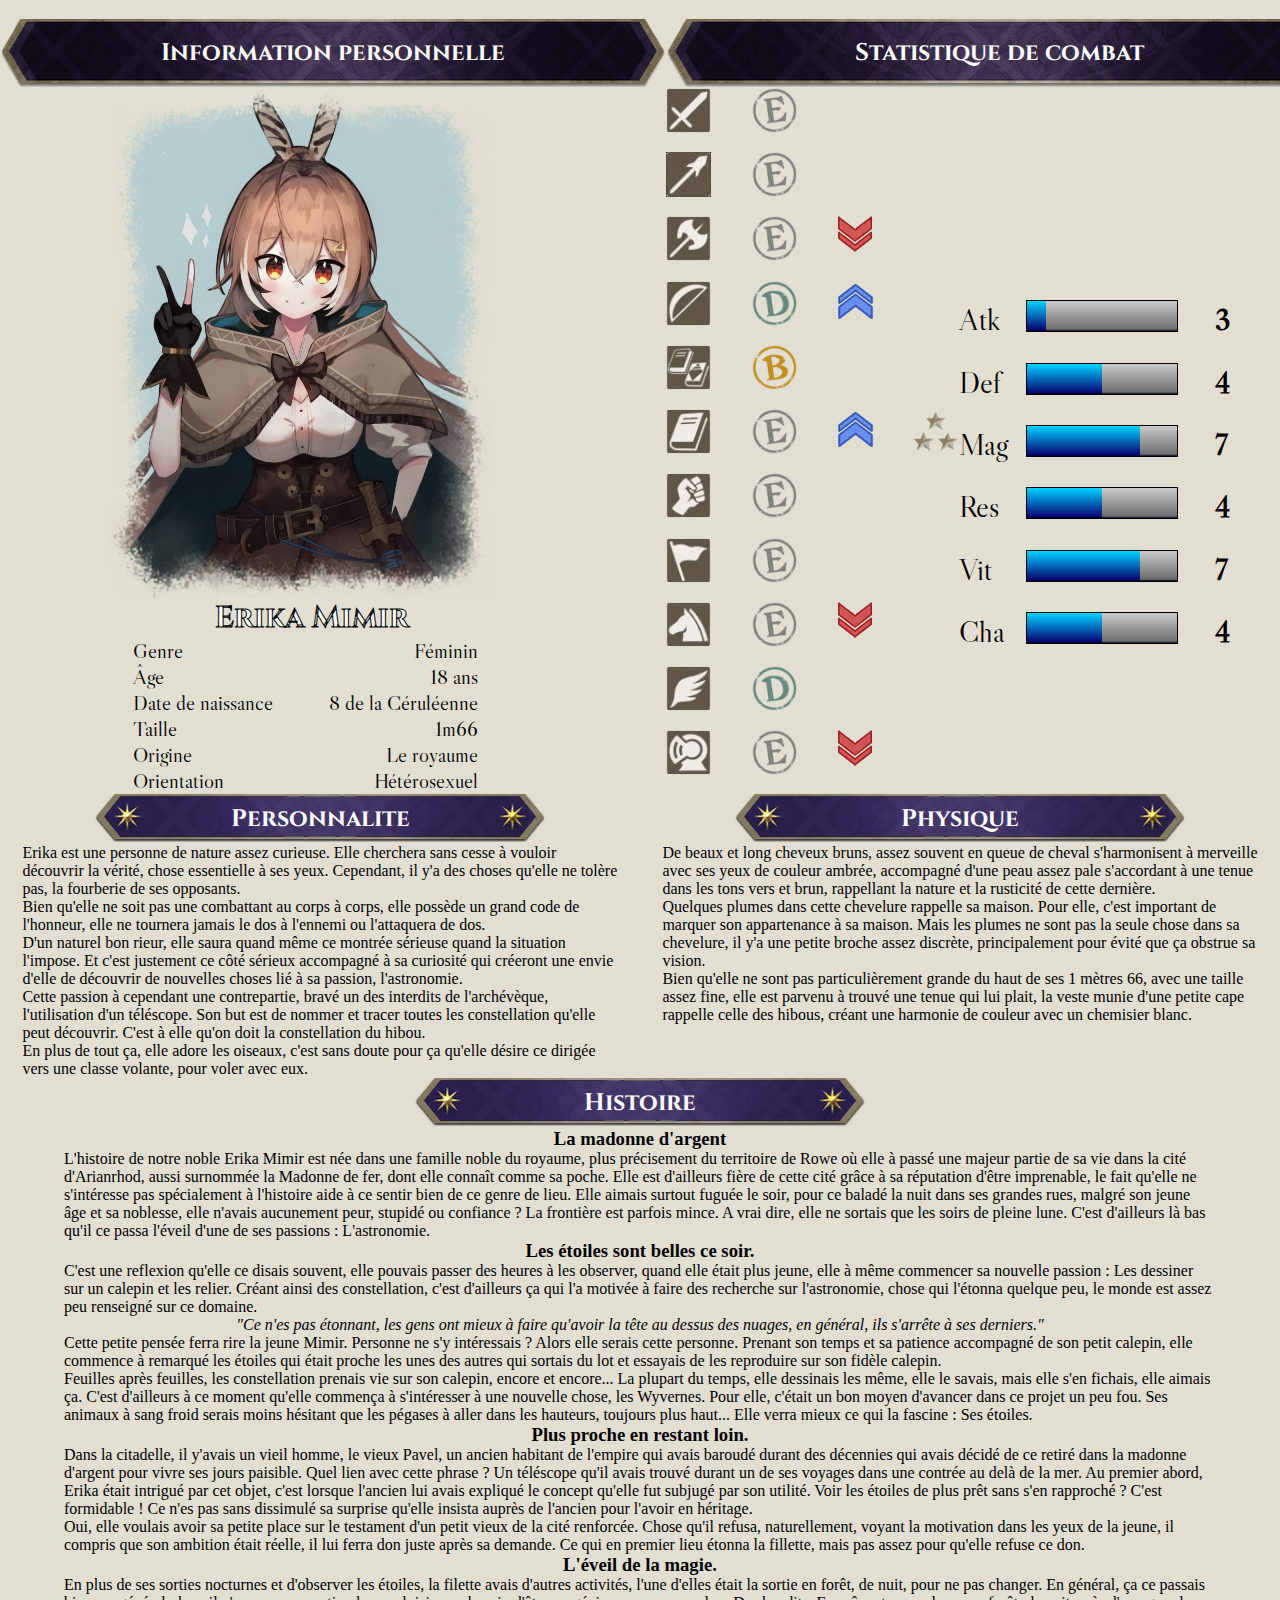
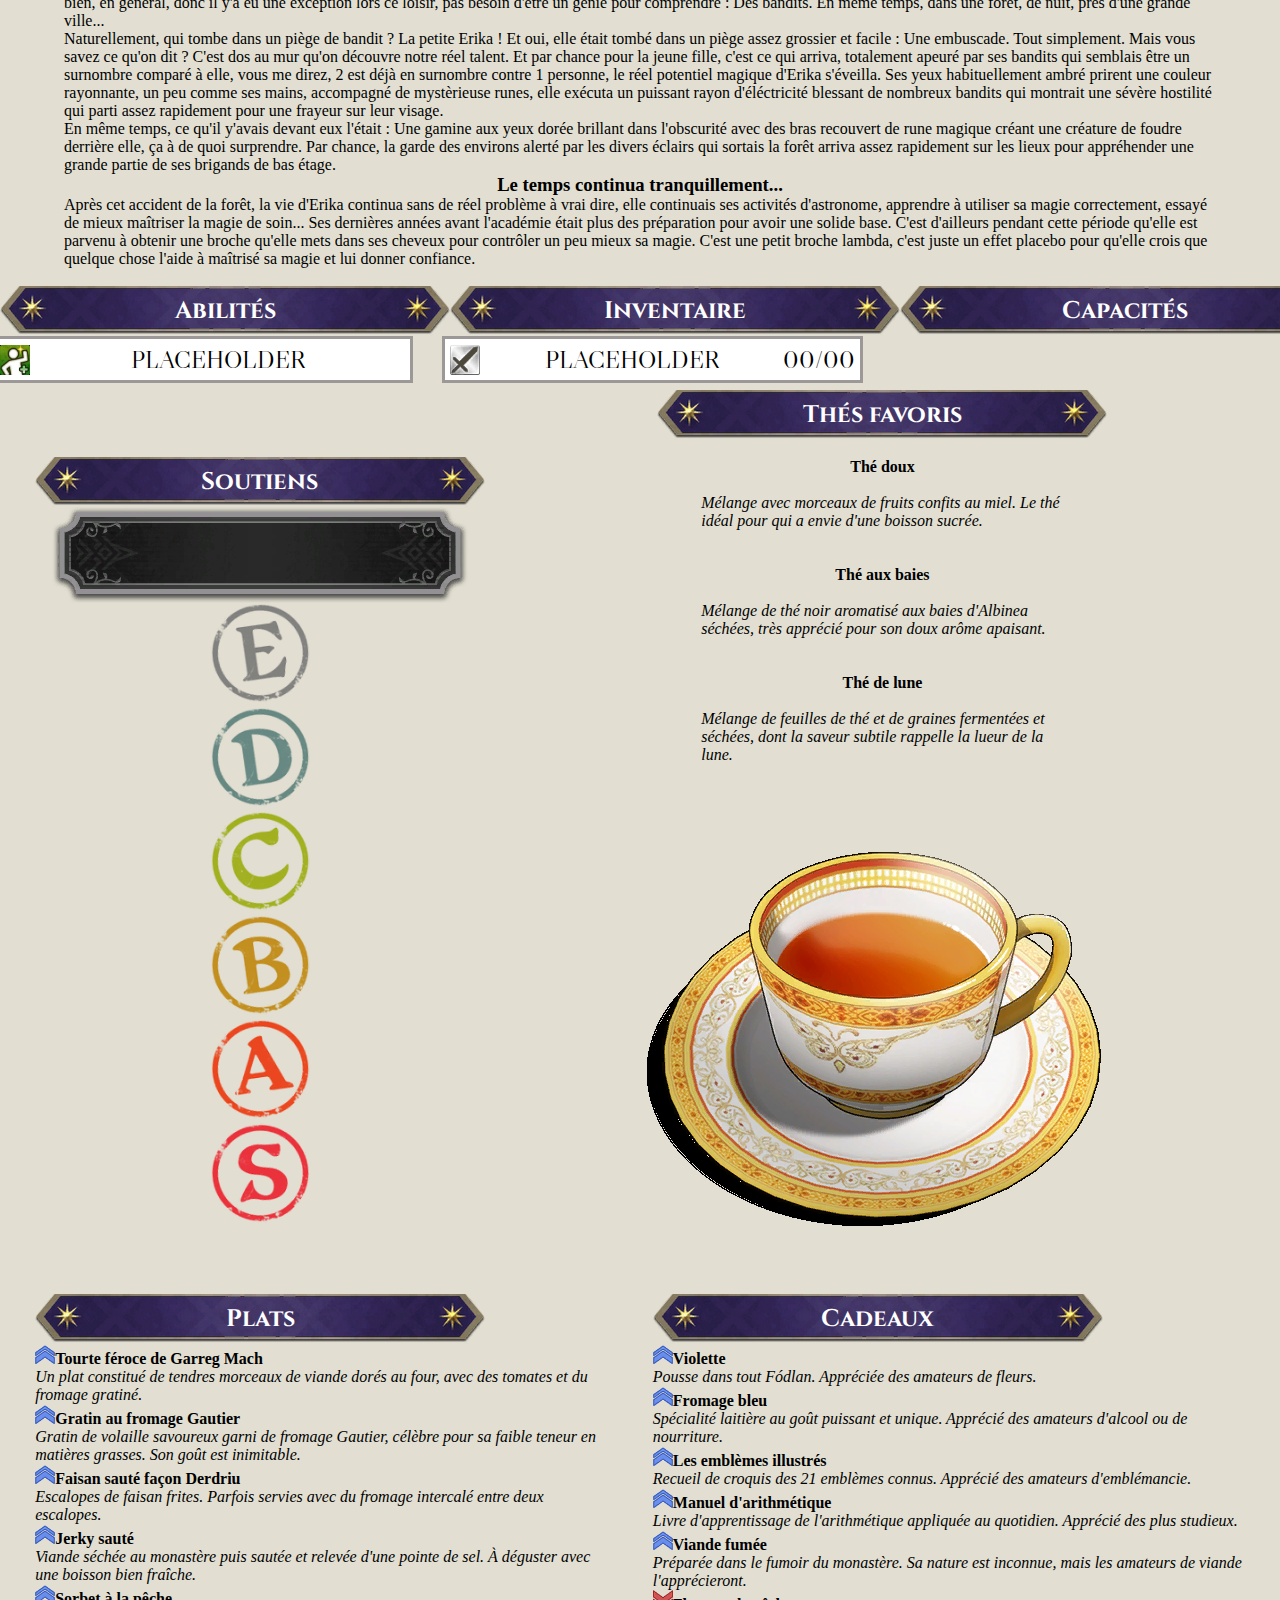
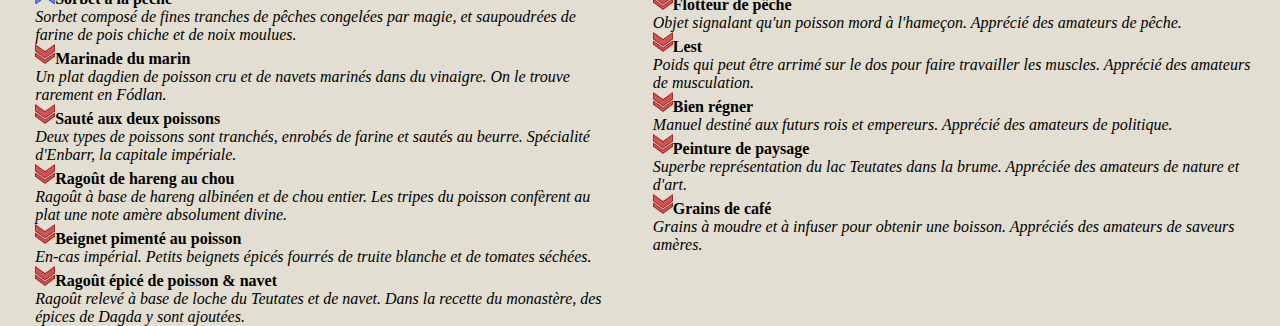
==== commit 25691a9c: "Update erika.html" ====
--- a/erika.html
+++ b/erika.html
@@ -46,11 +46,11 @@
             <div class="ArmeSprites Cuirasse"><img src="img/Cuirassé.png" alt=""></div><div class="ArmeMaitrise Cuirasse"><img src="img/E.png" alt=""></div><div class="BonMal Cuirasse"><img src="img/Non.png" alt=""></div><div class="Buiding Cuirasse"><img src="img/Nothing.png" alt=""></div>
         </div>
         <div class="Statistique">
-            <div class="Stat Atk">Atk</div><div class="Graphique Atk"><div class="ActuelAtk Atk"></div><div class="ManquantAtk Atk"></div></div><div class="Number Atk">1</div>
+            <div class="Stat Atk">Atk</div><div class="Graphique Atk"><div class="ActuelAtk Atk"></div><div class="ManquantAtk Atk"></div></div><div class="Number Atk">3</div>
             <div class="Stat Def">Def</div><div class="Graphique Def"><div class="ActuelDef Def"></div><div class="ManquantDef Def"></div></div><div class="Number Def">4</div>
-            <div class="Stat MagieStat">Mag</div><div class="Graphique MagieStat"><div class="ActuelMagie MagieStat"></div><div class="ManquantMagie MagieStat"></div></div><div class="Number MagieStat">6</div>
+            <div class="Stat MagieStat">Mag</div><div class="Graphique MagieStat"><div class="ActuelMagie MagieStat"></div><div class="ManquantMagie MagieStat"></div></div><div class="Number MagieStat">7</div>
             <div class="Stat Res">Res</div><div class="Graphique Res"><div class="ActuelRes Res"></div><div class="ManquantRes Res"></div></div><div class="Number Res">4</div>
-            <div class="Stat Vit">Vit</div><div class="Graphique Vit"><div class="ActuelVit Vit"></div><div class="ManquantVit Vit"></div></div><div class="Number Vit">6</div>
+            <div class="Stat Vit">Vit</div><div class="Graphique Vit"><div class="ActuelVit Vit"></div><div class="ManquantVit Vit"></div></div><div class="Number Vit">7</div>
             <div class="Stat PV">Cha</div><div class="Graphique PV"><div class="ActuelPV PV"></div><div class="ManquantPV PV"></div></div><div class="Number PV">4</div>
         </div>
     </div>
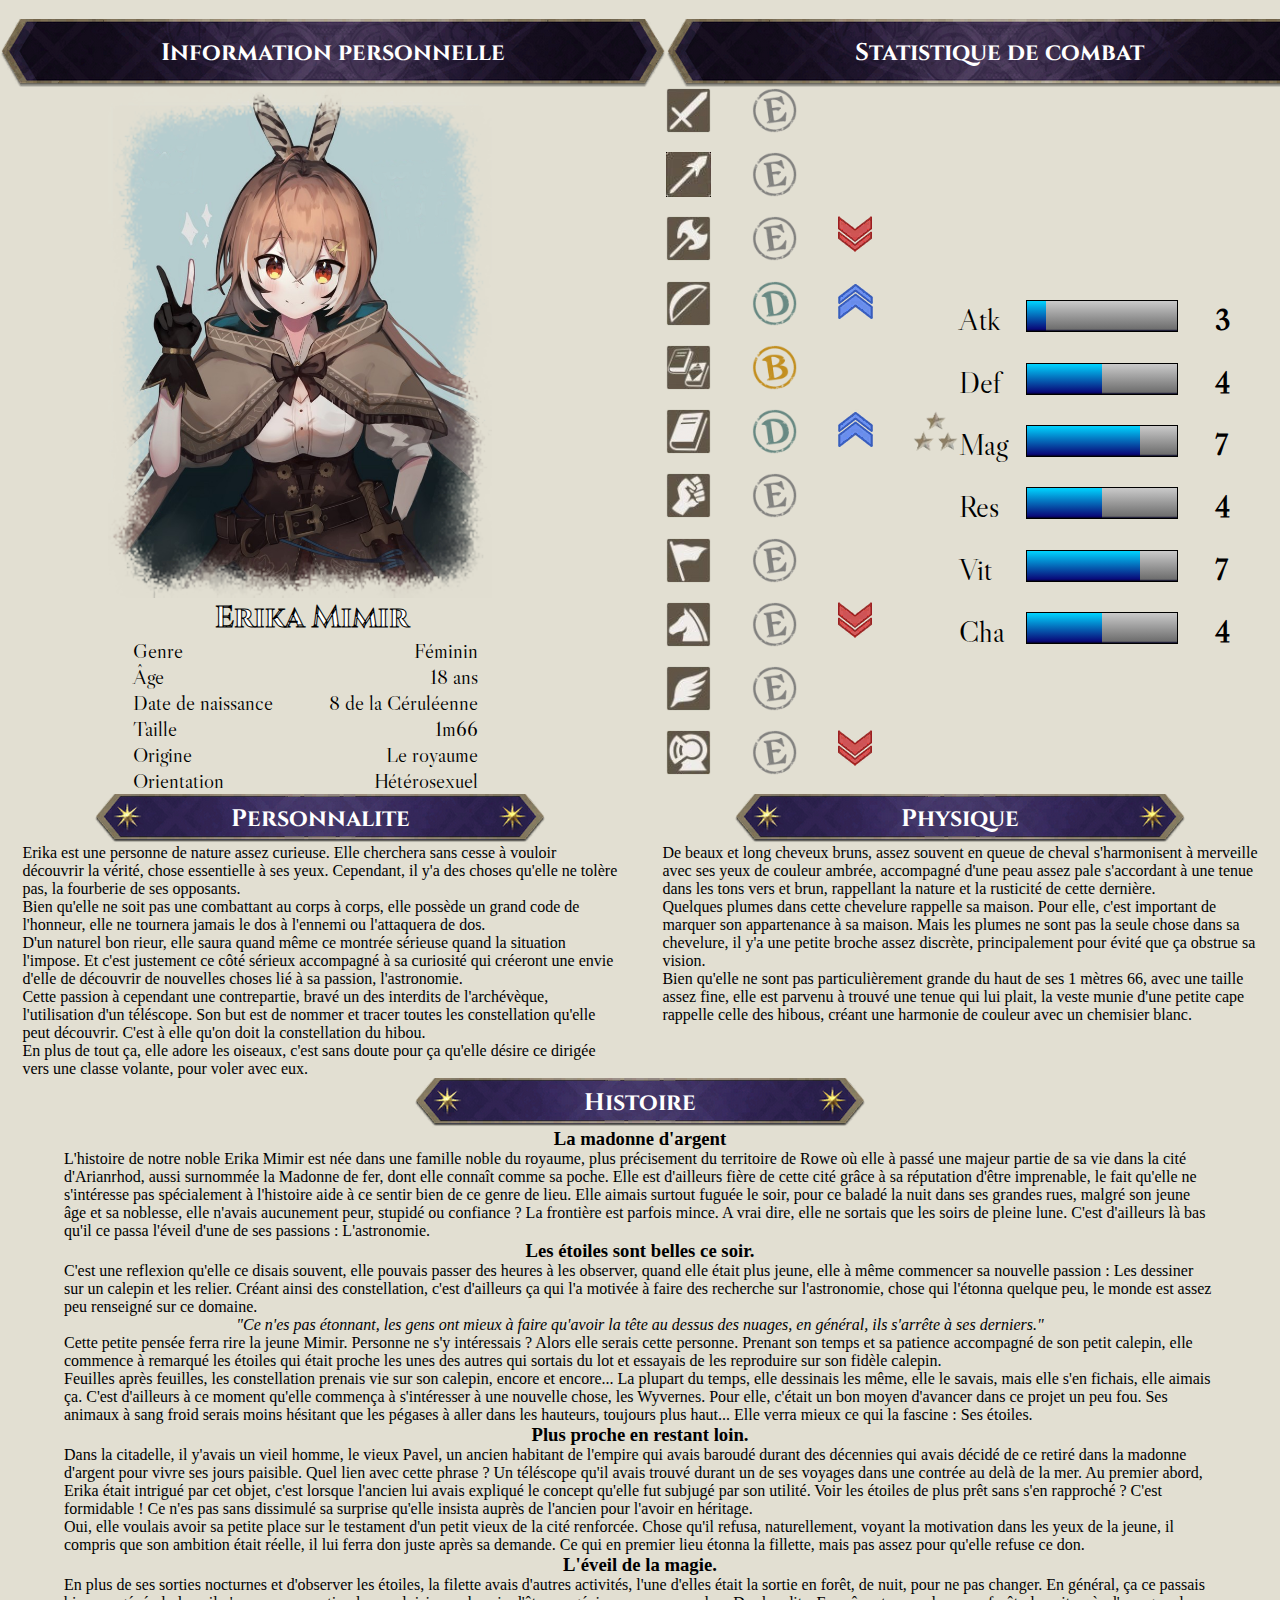
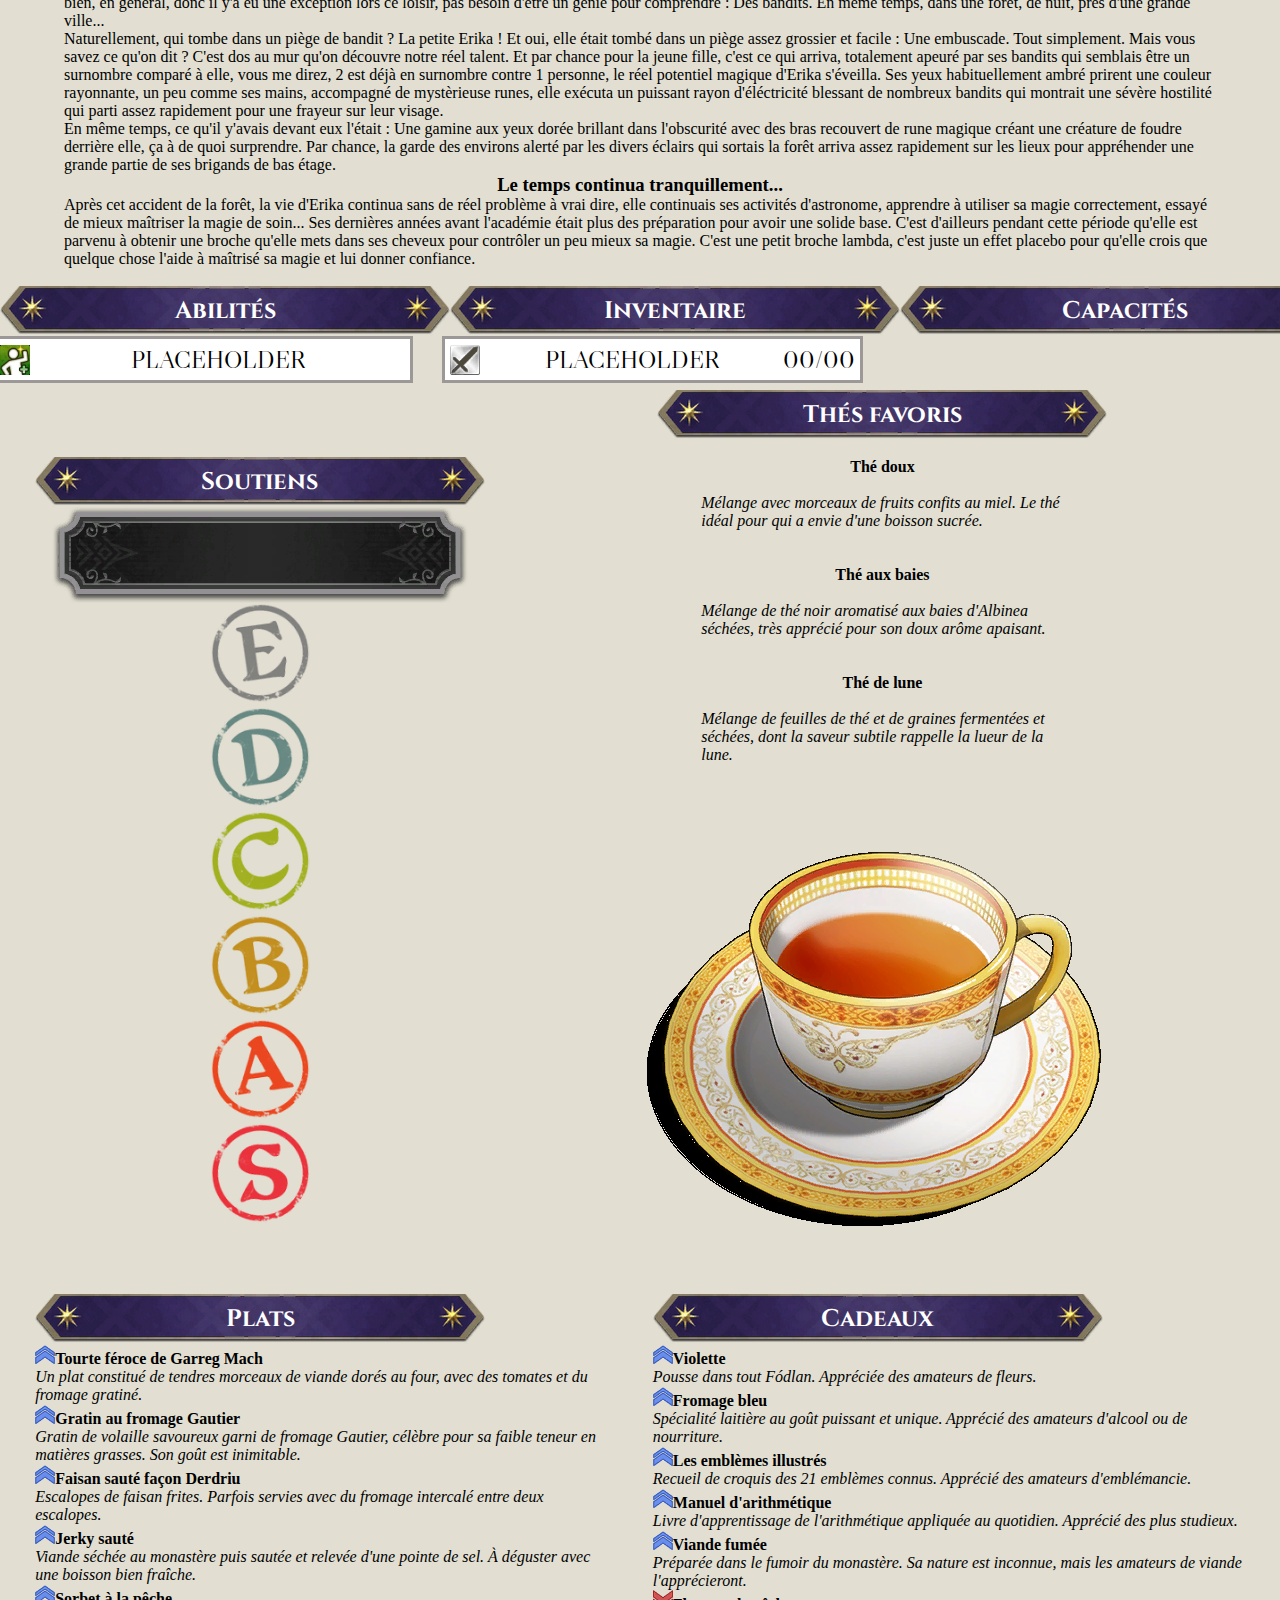
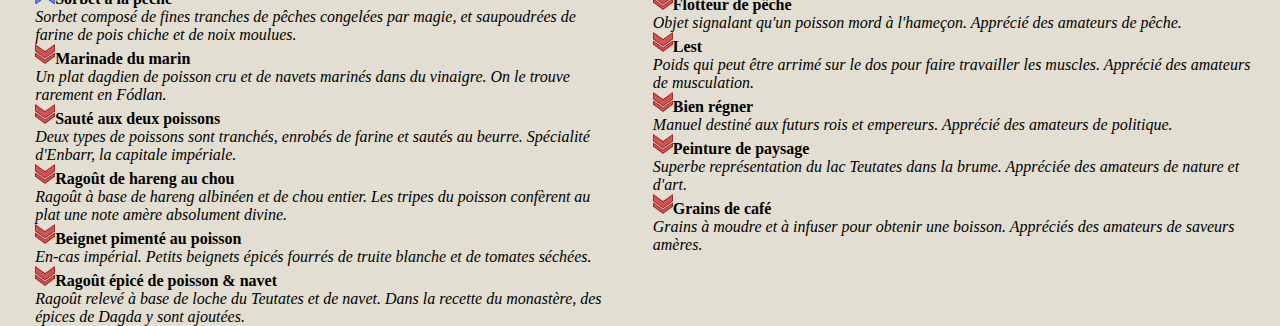
==== commit be053a5d: "Update erika.html" ====
--- a/erika.html
+++ b/erika.html
@@ -38,11 +38,11 @@
             <div class="ArmeSprites Hache"><img src="img/Hache.png" alt=""></div><div class="ArmeMaitrise Hache"><img src="img/E.png" alt=""></div><div class="BonMal Hache"><img src="img/Non.png" alt=""></div><div class="Buiding Hache"><img src="img/Nothing.png" alt=""></div>
             <div class="ArmeSprites Melee"><img src="img/Melée.png" alt=""></div><div class="ArmeMaitrise Melee"><img src="img/E.png" alt=""></div><div class="BonMal Melee"><img src="img/Nothing.png" alt=""></div><div class="Buiding Melee"><img src="img/Nothing.png" alt=""></div>
             <div class="ArmeSprites Arc"><img src="img/Arc.png" alt=""></div><div class="ArmeMaitrise Arc"><img src="img/D.png" alt=""></div><div class="BonMal Arc"><img src="img/Yes.png" alt=""></div><div class="Buiding Arc"><img src="img/Nothing.png" alt=""></div>
-            <div class="ArmeSprites Foi"><img src="img/Foi.png" alt=""></div><div class="ArmeMaitrise Foi"><img src="img/E.png" alt=""></div><div class="BonMal Foi"><img src="img/Yes.png" alt=""></div><div class="Buiding Foi"><img src="img/Buidding.png" alt=""></div>
+            <div class="ArmeSprites Foi"><img src="img/Foi.png" alt=""></div><div class="ArmeMaitrise Foi"><img src="img/D.png" alt=""></div><div class="BonMal Foi"><img src="img/Yes.png" alt=""></div><div class="Buiding Foi"><img src="img/Buidding.png" alt=""></div>
             <div class="ArmeSprites Magie"><img src="img/Raison.png" alt=""></div><div class="ArmeMaitrise Magie"><img src="img/b.png" alt=""></div><div class="BonMal Magie"><img src="img/Nothing.png" alt=""></div><div class="Buiding Magie"><img src="img/Nothing.png" alt=""></div>
             <div class="ArmeSprites Autorite"><img src="img/Autorite.png" alt=""></div><div class="ArmeMaitrise Autorite"><img src="img/E.png" alt=""></div><div class="BonMal Autorite"><img src="img/Nothing.png" alt=""></div><div class="Buiding Autorite"><img src="img/Nothing.png" alt=""></div>
             <div class="ArmeSprites Cheval"><img src="img/Cheval.png" alt=""></div><div class="ArmeMaitrise Cheval"><img src="img/E.png" alt=""></div><div class="BonMal Cheval"><img src="img/Non.png" alt=""></div><div class="Buiding Cheval"><img src="img/Nothing.png" alt=""></div>
-            <div class="ArmeSprites Vol"><img src="img/Vol.png" alt=""></div><div class="ArmeMaitrise Vol"><img src="img/D.png" alt=""></div><div class="BonMal Vol"><img src="img/Nothing.png" alt=""></div><div class="Buiding Vol"><img src="img/Nothing.png" alt=""></div>
+            <div class="ArmeSprites Vol"><img src="img/Vol.png" alt=""></div><div class="ArmeMaitrise Vol"><img src="img/E.png" alt=""></div><div class="BonMal Vol"><img src="img/Nothing.png" alt=""></div><div class="Buiding Vol"><img src="img/Nothing.png" alt=""></div>
             <div class="ArmeSprites Cuirasse"><img src="img/Cuirassé.png" alt=""></div><div class="ArmeMaitrise Cuirasse"><img src="img/E.png" alt=""></div><div class="BonMal Cuirasse"><img src="img/Non.png" alt=""></div><div class="Buiding Cuirasse"><img src="img/Nothing.png" alt=""></div>
         </div>
         <div class="Statistique">
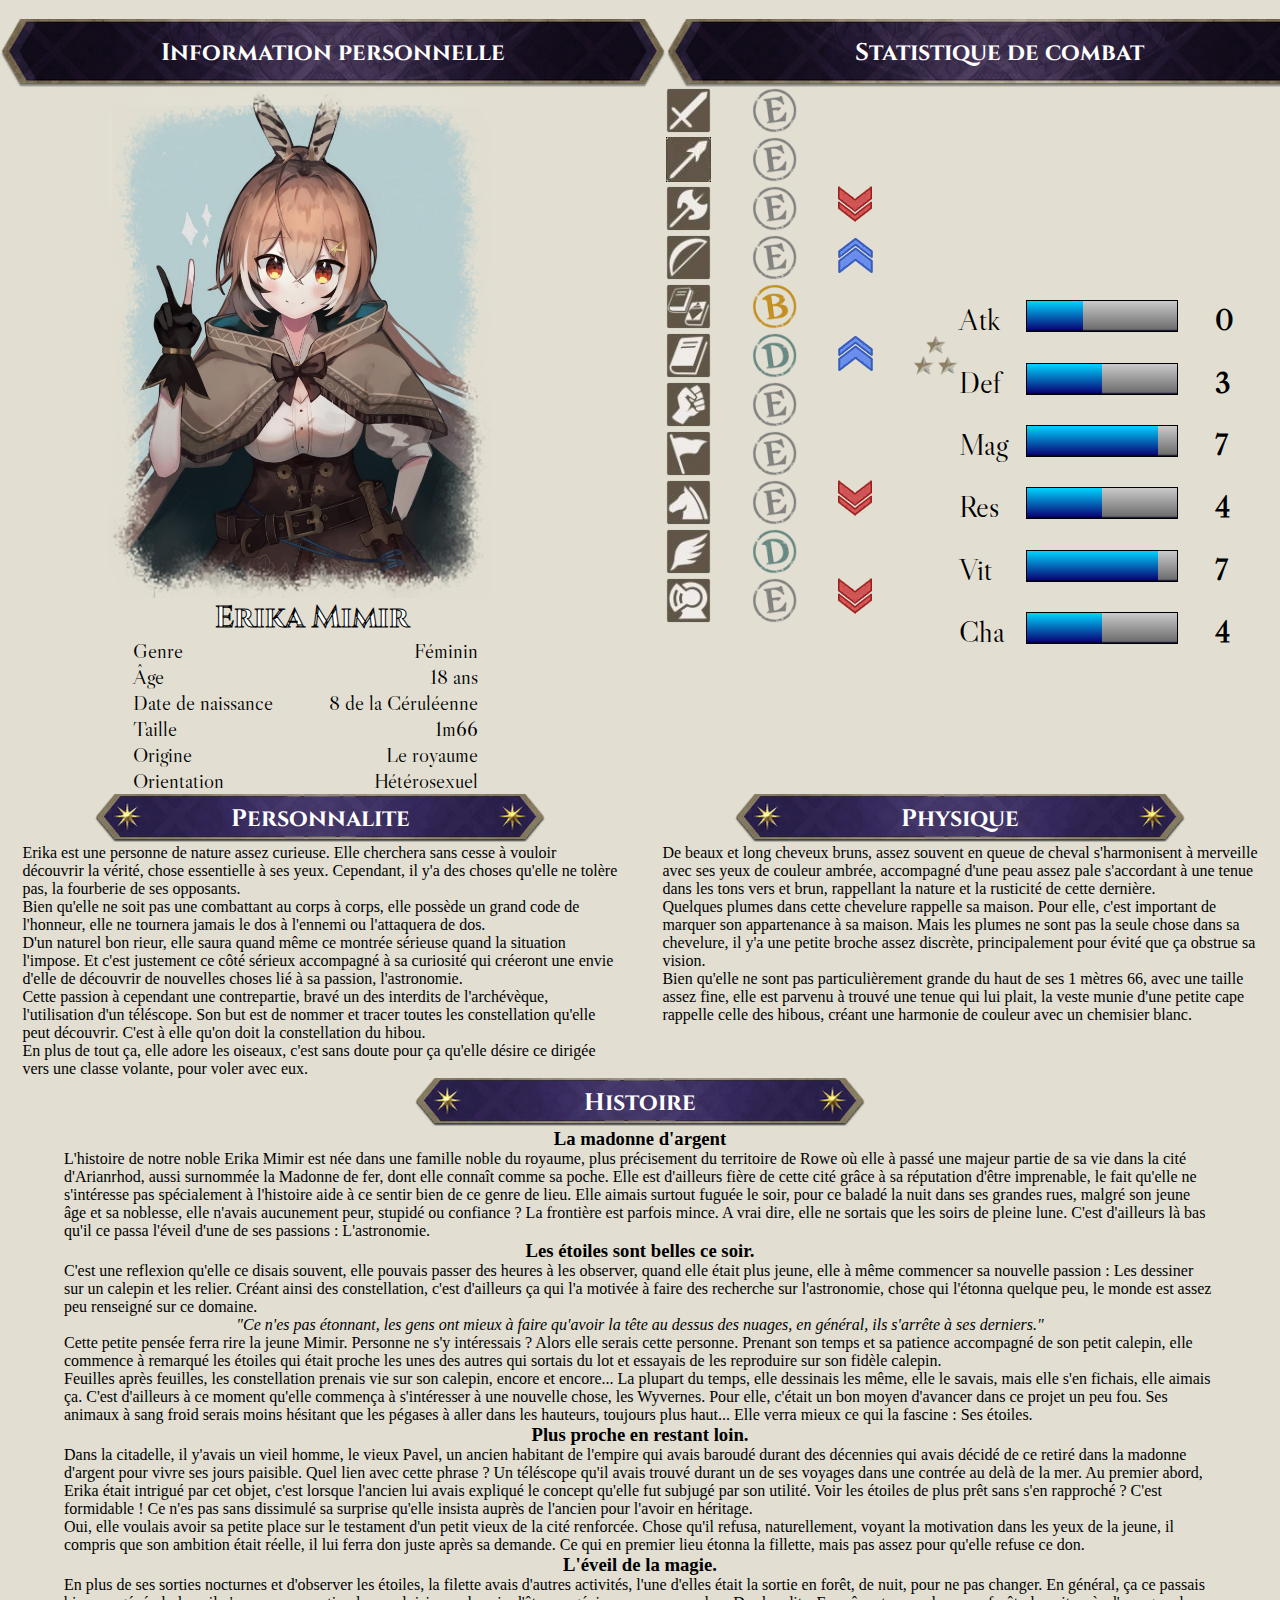
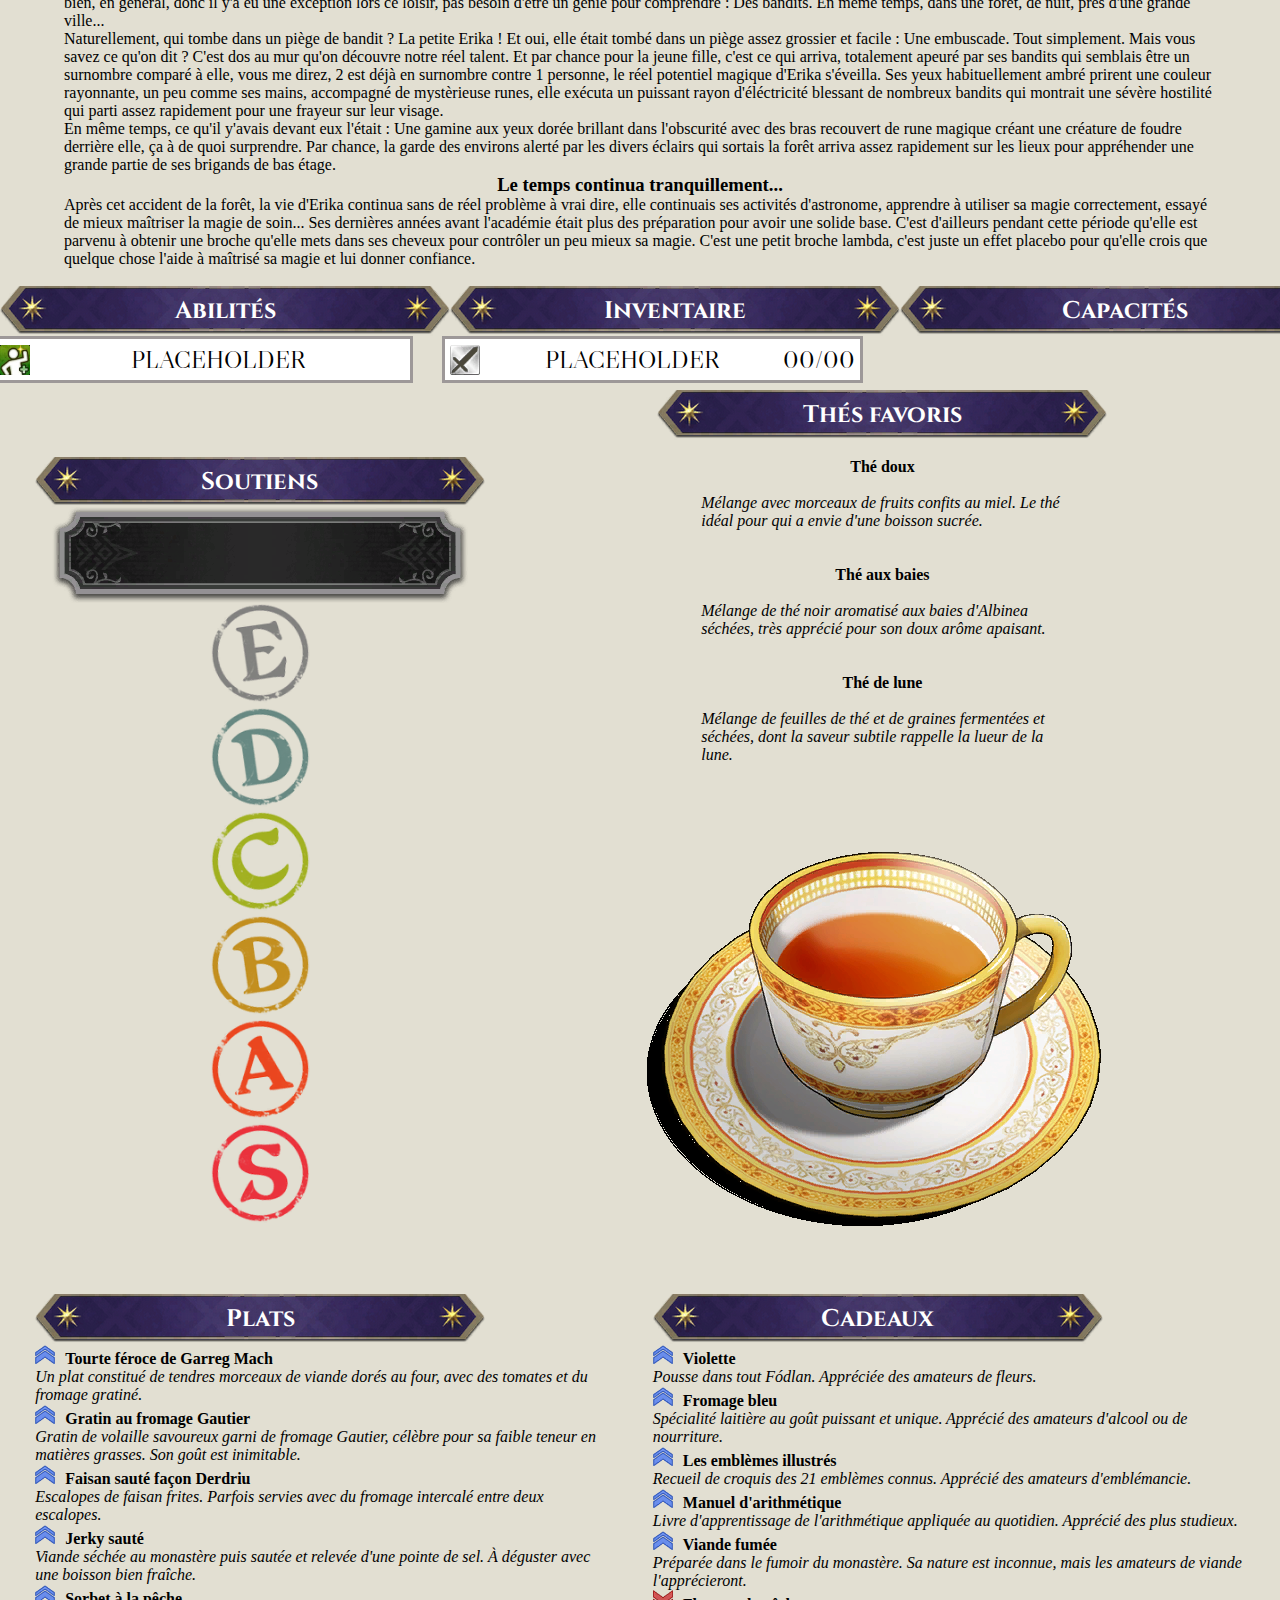
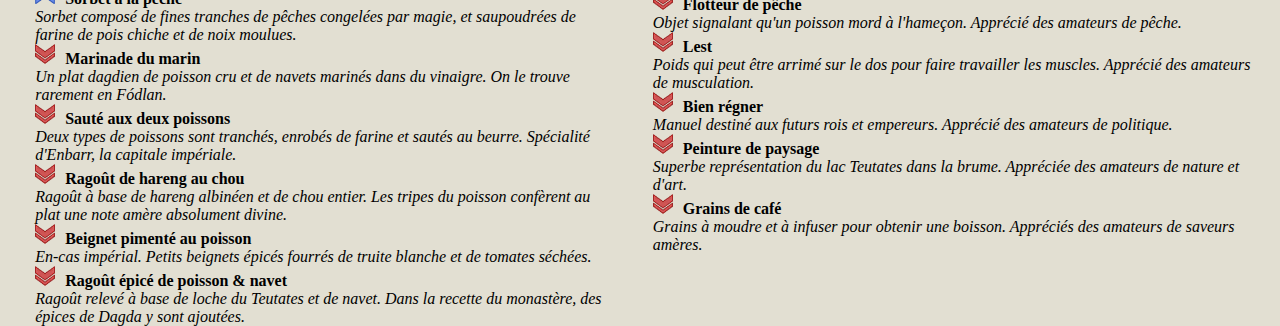
==== commit 5e163e19: "Update erika.html" ====
--- a/erika.html
+++ b/erika.html
@@ -37,17 +37,17 @@
             <div class="ArmeSprites Lance"><img src="img/Lance.jpg" alt=""></div><div class="ArmeMaitrise Lance"><img src="img/E.png" alt=""></div><div class="BonMal Lance"><img src="img/Nothing.png" alt=""></div><div class="Buiding Lance"><img src="img/Nothing.png" alt=""></div>
             <div class="ArmeSprites Hache"><img src="img/Hache.png" alt=""></div><div class="ArmeMaitrise Hache"><img src="img/E.png" alt=""></div><div class="BonMal Hache"><img src="img/Non.png" alt=""></div><div class="Buiding Hache"><img src="img/Nothing.png" alt=""></div>
             <div class="ArmeSprites Melee"><img src="img/Melée.png" alt=""></div><div class="ArmeMaitrise Melee"><img src="img/E.png" alt=""></div><div class="BonMal Melee"><img src="img/Nothing.png" alt=""></div><div class="Buiding Melee"><img src="img/Nothing.png" alt=""></div>
-            <div class="ArmeSprites Arc"><img src="img/Arc.png" alt=""></div><div class="ArmeMaitrise Arc"><img src="img/D.png" alt=""></div><div class="BonMal Arc"><img src="img/Yes.png" alt=""></div><div class="Buiding Arc"><img src="img/Nothing.png" alt=""></div>
+            <div class="ArmeSprites Arc"><img src="img/Arc.png" alt=""></div><div class="ArmeMaitrise Arc"><img src="img/E.png" alt=""></div><div class="BonMal Arc"><img src="img/Yes.png" alt=""></div><div class="Buiding Arc"><img src="img/Nothing.png" alt=""></div>
             <div class="ArmeSprites Foi"><img src="img/Foi.png" alt=""></div><div class="ArmeMaitrise Foi"><img src="img/D.png" alt=""></div><div class="BonMal Foi"><img src="img/Yes.png" alt=""></div><div class="Buiding Foi"><img src="img/Buidding.png" alt=""></div>
             <div class="ArmeSprites Magie"><img src="img/Raison.png" alt=""></div><div class="ArmeMaitrise Magie"><img src="img/b.png" alt=""></div><div class="BonMal Magie"><img src="img/Nothing.png" alt=""></div><div class="Buiding Magie"><img src="img/Nothing.png" alt=""></div>
             <div class="ArmeSprites Autorite"><img src="img/Autorite.png" alt=""></div><div class="ArmeMaitrise Autorite"><img src="img/E.png" alt=""></div><div class="BonMal Autorite"><img src="img/Nothing.png" alt=""></div><div class="Buiding Autorite"><img src="img/Nothing.png" alt=""></div>
             <div class="ArmeSprites Cheval"><img src="img/Cheval.png" alt=""></div><div class="ArmeMaitrise Cheval"><img src="img/E.png" alt=""></div><div class="BonMal Cheval"><img src="img/Non.png" alt=""></div><div class="Buiding Cheval"><img src="img/Nothing.png" alt=""></div>
-            <div class="ArmeSprites Vol"><img src="img/Vol.png" alt=""></div><div class="ArmeMaitrise Vol"><img src="img/E.png" alt=""></div><div class="BonMal Vol"><img src="img/Nothing.png" alt=""></div><div class="Buiding Vol"><img src="img/Nothing.png" alt=""></div>
+            <div class="ArmeSprites Vol"><img src="img/Vol.png" alt=""></div><div class="ArmeMaitrise Vol"><img src="img/D.png" alt=""></div><div class="BonMal Vol"><img src="img/Nothing.png" alt=""></div><div class="Buiding Vol"><img src="img/Nothing.png" alt=""></div>
             <div class="ArmeSprites Cuirasse"><img src="img/Cuirassé.png" alt=""></div><div class="ArmeMaitrise Cuirasse"><img src="img/E.png" alt=""></div><div class="BonMal Cuirasse"><img src="img/Non.png" alt=""></div><div class="Buiding Cuirasse"><img src="img/Nothing.png" alt=""></div>
         </div>
         <div class="Statistique">
-            <div class="Stat Atk">Atk</div><div class="Graphique Atk"><div class="ActuelAtk Atk"></div><div class="ManquantAtk Atk"></div></div><div class="Number Atk">3</div>
-            <div class="Stat Def">Def</div><div class="Graphique Def"><div class="ActuelDef Def"></div><div class="ManquantDef Def"></div></div><div class="Number Def">4</div>
+            <div class="Stat Atk">Atk</div><div class="Graphique Atk"><div class="ActuelAtk Atk"></div><div class="ManquantAtk Atk"></div></div><div class="Number Atk">0</div>
+            <div class="Stat Def">Def</div><div class="Graphique Def"><div class="ActuelDef Def"></div><div class="ManquantDef Def"></div></div><div class="Number Def">3</div>
             <div class="Stat MagieStat">Mag</div><div class="Graphique MagieStat"><div class="ActuelMagie MagieStat"></div><div class="ManquantMagie MagieStat"></div></div><div class="Number MagieStat">7</div>
             <div class="Stat Res">Res</div><div class="Graphique Res"><div class="ActuelRes Res"></div><div class="ManquantRes Res"></div></div><div class="Number Res">4</div>
             <div class="Stat Vit">Vit</div><div class="Graphique Vit"><div class="ActuelVit Vit"></div><div class="ManquantVit Vit"></div></div><div class="Number Vit">7</div>
--- a/erika.css
+++ b/erika.css
@@ -143,6 +143,7 @@
     grid-column: repeat(4, 50px);
     width: 50%;
     margin-top: -25%;
+    height: 1%;
 }
 
 .ArmeSprites{
@@ -249,19 +250,19 @@
 }
 
 .ActuelAtk{
+    width: 37.5%;
+}
+
+.ManquantAtk{
+    width: 62.5%;
+}
+
+.ActuelMagie, .ActuelVit{
+    width: 87.5%;
+}
+
+.ManquantMagie, .ManquantVit{
     width: 12.5%;
-}
-
-.ManquantAtk{
-    width: 87.5%;
-}
-
-.ActuelMagie, .ActuelVit{
-    width: 75%;
-}
-
-.ManquantMagie, .ManquantVit{
-    width: 25%;
 }
 
 .ActuelRes, .ActuelDef{
@@ -487,6 +488,7 @@
 .plat>img, .Cadeaux>img{
     width: 20px;
     height: 20px;
+    margin-right: 10px;
 }
 
 .NomDuPlat{
@@ -501,4 +503,4 @@
     grid-column: 2;
     margin-right: 1%;
     width: 95%;
-}+}
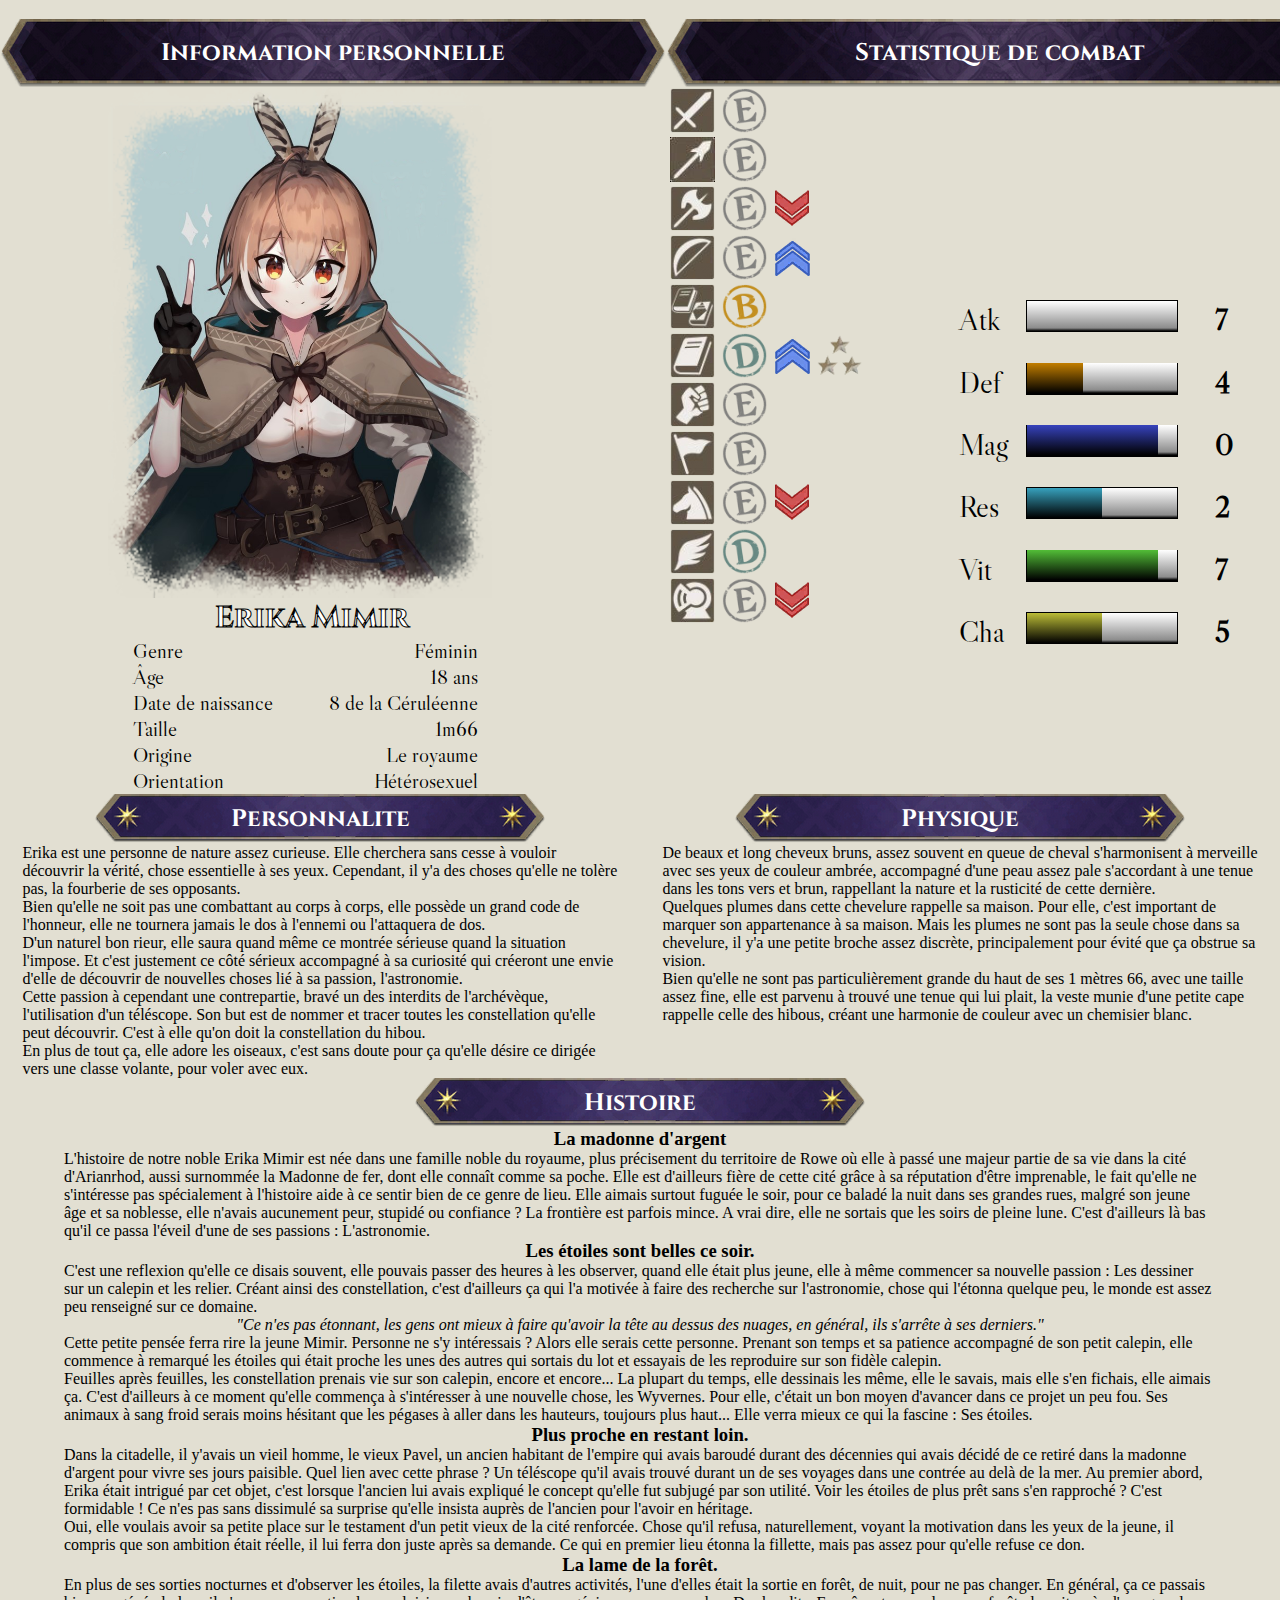
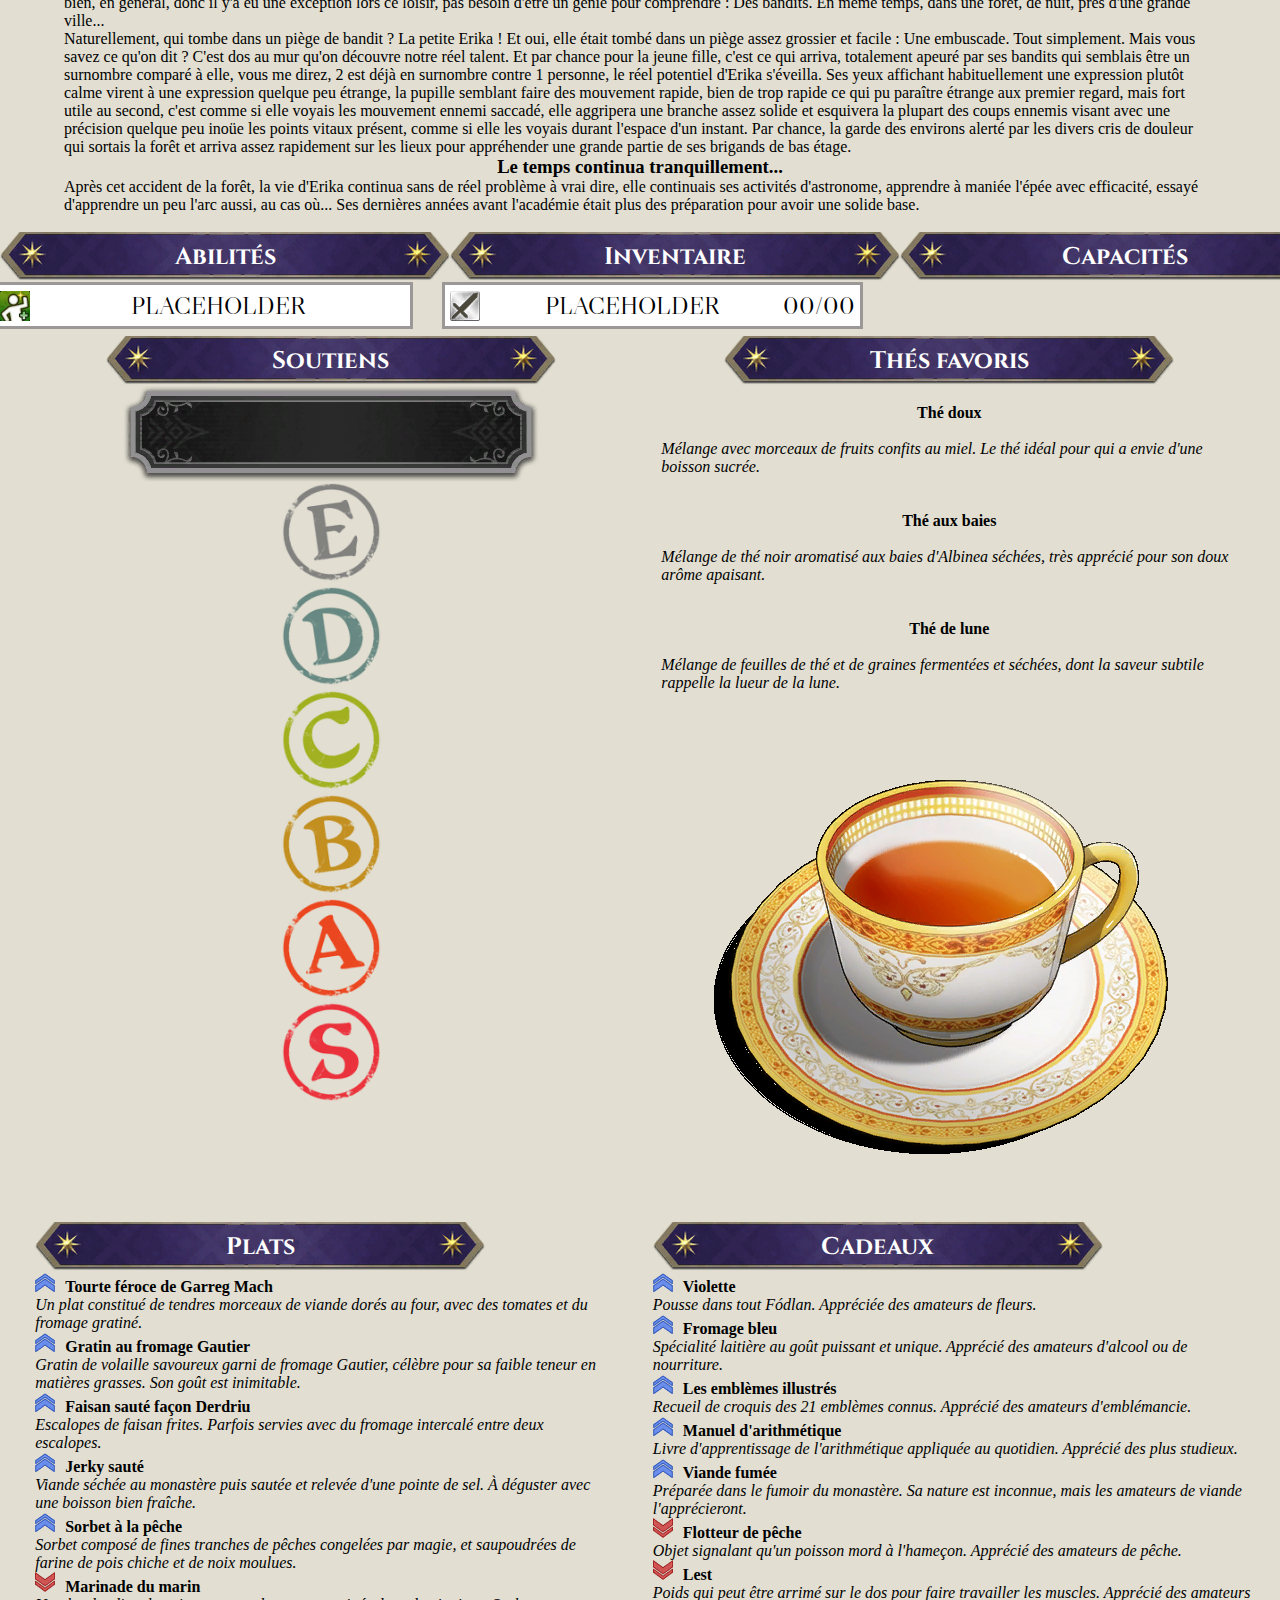
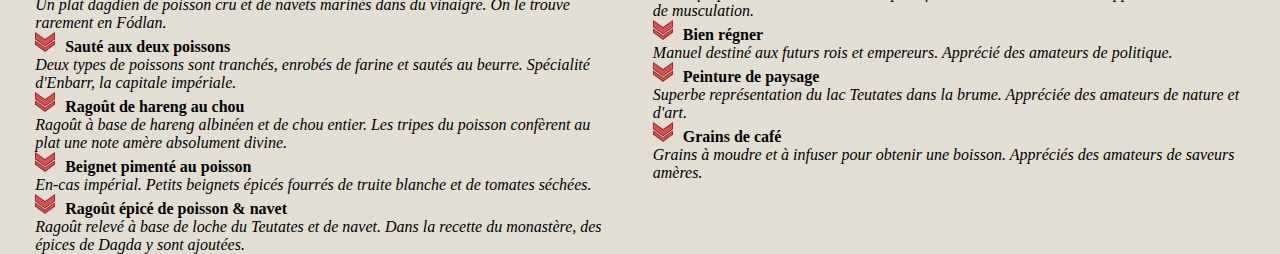
==== commit 9df65db5: "Update erika.html" ====
--- a/erika.html
+++ b/erika.html
@@ -46,12 +46,12 @@
             <div class="ArmeSprites Cuirasse"><img src="img/Cuirassé.png" alt=""></div><div class="ArmeMaitrise Cuirasse"><img src="img/E.png" alt=""></div><div class="BonMal Cuirasse"><img src="img/Non.png" alt=""></div><div class="Buiding Cuirasse"><img src="img/Nothing.png" alt=""></div>
         </div>
         <div class="Statistique">
-            <div class="Stat Atk">Atk</div><div class="Graphique Atk"><div class="ActuelAtk Atk"></div><div class="ManquantAtk Atk"></div></div><div class="Number Atk">0</div>
-            <div class="Stat Def">Def</div><div class="Graphique Def"><div class="ActuelDef Def"></div><div class="ManquantDef Def"></div></div><div class="Number Def">3</div>
-            <div class="Stat MagieStat">Mag</div><div class="Graphique MagieStat"><div class="ActuelMagie MagieStat"></div><div class="ManquantMagie MagieStat"></div></div><div class="Number MagieStat">7</div>
-            <div class="Stat Res">Res</div><div class="Graphique Res"><div class="ActuelRes Res"></div><div class="ManquantRes Res"></div></div><div class="Number Res">4</div>
+            <div class="Stat Atk">Atk</div><div class="Graphique Atk"><div class="ActuelAtk Atk"></div><div class="ManquantAtk Atk"></div></div><div class="Number Atk">7</div>
+            <div class="Stat Def">Def</div><div class="Graphique Def"><div class="ActuelDef Def"></div><div class="ManquantDef Def"></div></div><div class="Number Def">4</div>
+            <div class="Stat MagieStat">Mag</div><div class="Graphique MagieStat"><div class="ActuelMagie MagieStat"></div><div class="ManquantMagie MagieStat"></div></div><div class="Number MagieStat">0</div>
+            <div class="Stat Res">Res</div><div class="Graphique Res"><div class="ActuelRes Res"></div><div class="ManquantRes Res"></div></div><div class="Number Res">2</div>
             <div class="Stat Vit">Vit</div><div class="Graphique Vit"><div class="ActuelVit Vit"></div><div class="ManquantVit Vit"></div></div><div class="Number Vit">7</div>
-            <div class="Stat PV">Cha</div><div class="Graphique PV"><div class="ActuelPV PV"></div><div class="ManquantPV PV"></div></div><div class="Number PV">4</div>
+            <div class="Stat PV">Cha</div><div class="Graphique PV"><div class="ActuelPV PV"></div><div class="ManquantPV PV"></div></div><div class="Number PV">5</div>
         </div>
     </div>
 </div>
@@ -81,10 +81,10 @@
     Cette petite pensée ferra rire la jeune Mimir. Personne ne s'y intéressais ? Alors elle serais cette personne. Prenant son temps et sa patience accompagné de son petit calepin, elle commence à remarqué les étoiles qui était proche les unes des autres qui sortais du lot et essayais de les reproduire sur son fidèle calepin. <br> Feuilles après feuilles, les constellation prenais vie sur son calepin, encore et encore... La plupart du temps, elle dessinais les même, elle le savais, mais elle s'en fichais, elle aimais ça. C'est d'ailleurs à ce moment qu'elle commença à s'intéresser à une nouvelle chose, les Wyvernes. Pour elle, c'était un bon moyen d'avancer dans ce projet un peu fou. Ses animaux à sang froid serais moins hésitant que les pégases à aller dans les hauteurs, toujours plus haut... Elle verra mieux ce qui la fascine : Ses étoiles.<br>
     <h3>Plus proche en restant loin.</h3> 
     Dans la citadelle, il y'avais un vieil homme, le vieux Pavel, un ancien habitant de l'empire qui avais baroudé durant des décennies qui avais décidé de ce retiré dans la madonne d'argent pour vivre ses jours paisible. Quel lien avec cette phrase ? Un téléscope qu'il avais trouvé durant un de ses voyages dans une contrée au delà de la mer. Au premier abord, Erika était intrigué par cet objet, c'est lorsque l'ancien lui avais expliqué le concept qu'elle fut subjugé par son utilité. Voir les étoiles de plus prêt sans s'en rapproché ? C'est formidable ! Ce n'es pas sans dissimulé sa surprise qu'elle insista auprès de l'ancien pour l'avoir en héritage. <br>Oui, elle voulais avoir sa petite place sur le testament d'un petit vieux de la cité renforcée. Chose qu'il refusa, naturellement, voyant la motivation dans les yeux de la jeune, il compris que son ambition était réelle, il lui ferra don juste après sa demande. Ce qui en premier lieu étonna la fillette, mais pas assez pour qu'elle refuse ce don.
-    <h3>L'éveil de la magie.</h3>
-    En plus de ses sorties nocturnes et d'observer les étoiles, la filette avais d'autres activités, l'une d'elles était la sortie en forêt, de nuit, pour ne pas changer. En général, ça ce passais bien, en général, donc il y'a eu une exception lors ce loisir, pas besoin d'être un génie pour comprendre : Des bandits. En même temps, dans une forêt, de nuit, près d'une grande ville...<br>Naturellement, qui tombe dans un piège de bandit ? La petite Erika ! Et oui, elle était tombé dans un piège assez grossier et facile : Une embuscade. Tout simplement. Mais vous savez ce qu'on dit ? C'est dos au mur qu'on découvre notre réel talent. Et par chance pour la jeune fille, c'est ce qui arriva, totalement apeuré par ses bandits qui semblais être un surnombre comparé à elle, vous me direz, 2 est déjà en surnombre contre 1 personne, le réel potentiel magique d'Erika s'éveilla. Ses yeux habituellement ambré prirent une couleur rayonnante, un peu comme ses mains, accompagné de mystèrieuse runes, elle exécuta un puissant rayon d'éléctricité blessant de nombreux bandits qui montrait une sévère hostilité qui parti assez rapidement pour une frayeur sur leur visage.<br> En même temps, ce qu'il y'avais devant eux l'était : Une gamine aux yeux dorée brillant dans l'obscurité avec des bras recouvert de rune magique créant une créature de foudre derrière elle, ça à de quoi surprendre. Par chance, la garde des environs alerté par les divers éclairs qui sortais la forêt arriva assez rapidement sur les lieux pour appréhender une grande partie de ses brigands de bas étage.
+    <h3>La lame de la forêt.</h3>
+    En plus de ses sorties nocturnes et d'observer les étoiles, la filette avais d'autres activités, l'une d'elles était la sortie en forêt, de nuit, pour ne pas changer. En général, ça ce passais bien, en général, donc il y'a eu une exception lors ce loisir, pas besoin d'être un génie pour comprendre : Des bandits. En même temps, dans une forêt, de nuit, près d'une grande ville...<br>Naturellement, qui tombe dans un piège de bandit ? La petite Erika ! Et oui, elle était tombé dans un piège assez grossier et facile : Une embuscade. Tout simplement. Mais vous savez ce qu'on dit ? C'est dos au mur qu'on découvre notre réel talent. Et par chance pour la jeune fille, c'est ce qui arriva, totalement apeuré par ses bandits qui semblais être un surnombre comparé à elle, vous me direz, 2 est déjà en surnombre contre 1 personne, le réel potentiel d'Erika s'éveilla. Ses yeux affichant habituellement une expression plutôt calme virent à une expression quelque peu étrange, la pupille semblant faire des mouvement rapide, bien de trop rapide ce qui pu paraître étrange aux premier regard, mais fort utile au second, c'est comme si elle voyais les mouvement ennemi saccadé, elle aggripera une branche assez solide et esquivera la plupart des coups ennemis visant avec une précision quelque peu inoüe les points vitaux présent, comme si elle les voyais durant l'espace d'un instant. Par chance, la garde des environs alerté par les divers cris de douleur qui sortais la forêt et arriva assez rapidement sur les lieux pour appréhender une grande partie de ses brigands de bas étage.
     <h3>Le temps continua tranquillement...</h3>
-    Après cet accident de la forêt, la vie d'Erika continua sans de réel problème à vrai dire, elle continuais ses activités d'astronome, apprendre à utiliser sa magie correctement, essayé de mieux maîtriser la magie de soin... Ses dernières années avant l'académie était plus des préparation pour avoir une solide base. C'est d'ailleurs pendant cette période qu'elle est parvenu à obtenir une broche qu'elle mets dans ses cheveux pour contrôler un peu mieux sa magie. C'est une petit broche lambda, c'est juste un effet placebo pour qu'elle crois que quelque chose l'aide à maîtrisé sa magie et lui donner confiance.
+    Après cet accident de la forêt, la vie d'Erika continua sans de réel problème à vrai dire, elle continuais ses activités d'astronome, apprendre à maniée l'épée avec efficacité, essayé d'apprendre un peu l'arc aussi, au cas où... Ses dernières années avant l'académie était plus des préparation pour avoir une solide base.
     </p>
 </div>
 
--- a/erika.css
+++ b/erika.css
@@ -141,9 +141,11 @@
     grid-column: 1;
     display: grid;
     grid-column: repeat(4, 50px);
-    width: 50%;
+    width: 30%;
     margin-top: -25%;
     height: 1%;
+    align-items: center;
+    justify-items: center;
 }
 
 .ArmeSprites{
@@ -220,6 +222,8 @@
     align-items: center;
     margin-top: -450%;
     height: 75%;
+    justify-content: space-evenly;
+    align-items: center;
 }
 
 .Stat{
@@ -230,15 +234,49 @@
 }
 
 .ActuelPV, .ActuelAtk, .ActuelDef, .ActuelMagie, .ActuelRes, .ActuelVit{
-    background: rgb(0,212,255);
-    background: linear-gradient(180deg, rgba(0,212,255,1) 0%, rgba(9,9,121,1) 94%, rgba(2,0,36,1) 100%);
     height: 30px;
+    margin-top: -0.5px;
+    margin-left: -0.5px;
+}
+
+.ActuelAtk{
+    background: rgb(255,255,255);
+    background: linear-gradient(180deg, rgba(255,255,255,1) 0%, rgba(255,0,0,1) 90%, rgba(0,0,0,1) 100%);
+    width: 0%;
+}
+
+.ActuelDef{
+    background: rgb(194,126,0);
+    background: linear-gradient(180deg, rgba(194,126,0,1) 0%, rgba(0,0,0,1) 100%);
+}
+
+.ActuelMagie{
+    background: rgb(55,67,189);
+    background: linear-gradient(180deg, rgba(55,67,189,1) 0%, rgba(0,0,0,1) 100%);
+}
+
+.ActuelRes{
+    background: rgb(55,161,189);
+    background: linear-gradient(180deg, rgba(55,161,189,1) 0%, rgba(0,0,0,1) 100%);
+}
+
+.ActuelVit{
+    background: rgb(82,189,55);
+    background: linear-gradient(180deg, rgba(82,189,55,1) 0%, rgba(0,0,0,1) 100%);
+
+}
+
+.ActuelPV{
+    background: rgb(188,189,55);
+    background: linear-gradient(180deg, rgba(188,189,55,1) 0%, rgba(0,0,0,1) 100%);
 }
 
 .ManquantPV, .ManquantAtk, .ManquantDef, .ManquantMagie, .ManquantRes, .ManquantVit {
     background: rgb(255,255,255);
-    background: linear-gradient(180deg, rgb(202, 202, 202) 0%,rgb(110, 110, 110) 94%, rgba(2,0,36,1) 100%);
+    background: linear-gradient(180deg, rgba(255,255,255,1) 0%, rgba(140,140,140,1) 90%, rgba(0,0,0,1) 100%);
     height: 30px;
+    margin-top: -0.5px;
+    margin-left: 0.5px;
 }
 
 .ActuelPV{
@@ -249,12 +287,8 @@
     width: 50%;
 }
 
-.ActuelAtk{
-    width: 37.5%;
-}
-
 .ManquantAtk{
-    width: 62.5%;
+    width: 100%;
 }
 
 .ActuelMagie, .ActuelVit{
@@ -265,12 +299,20 @@
     width: 12.5%;
 }
 
-.ActuelRes, .ActuelDef{
+.ActuelRes{
     width: 50%;
 }
 
-.ManquantRes, .ManquantDef{
+.ActuelDef{
+    width: 37.5%
+}
+
+.ManquantRes{
     width: 50%;
+}
+
+.ManquantDef{
+     width: 62.5%
 }
 
 .Graphique{
@@ -278,7 +320,7 @@
     height: 30px;
     width: 150px;
     display: flex;
-    background-color: none;
+    background-color: black;
     border: solid black 1px;
     margin-left: -40px;
 }
@@ -439,11 +481,11 @@
 
 .Soutien{
     grid-column: 1;
-    width: 50%;
+    width: 45vw;
     display: flex;
     flex-direction: column;
     align-items: center;
-    justify-content: center;}
+}
 
 .SoutienVisible>img{
     height: 100px;
@@ -451,7 +493,7 @@
 
 .Famille{
     grid-column: 2;
-    width: 50%;
+    width: 45vw;
     display: flex;
     flex-direction: column;
     align-items: center;
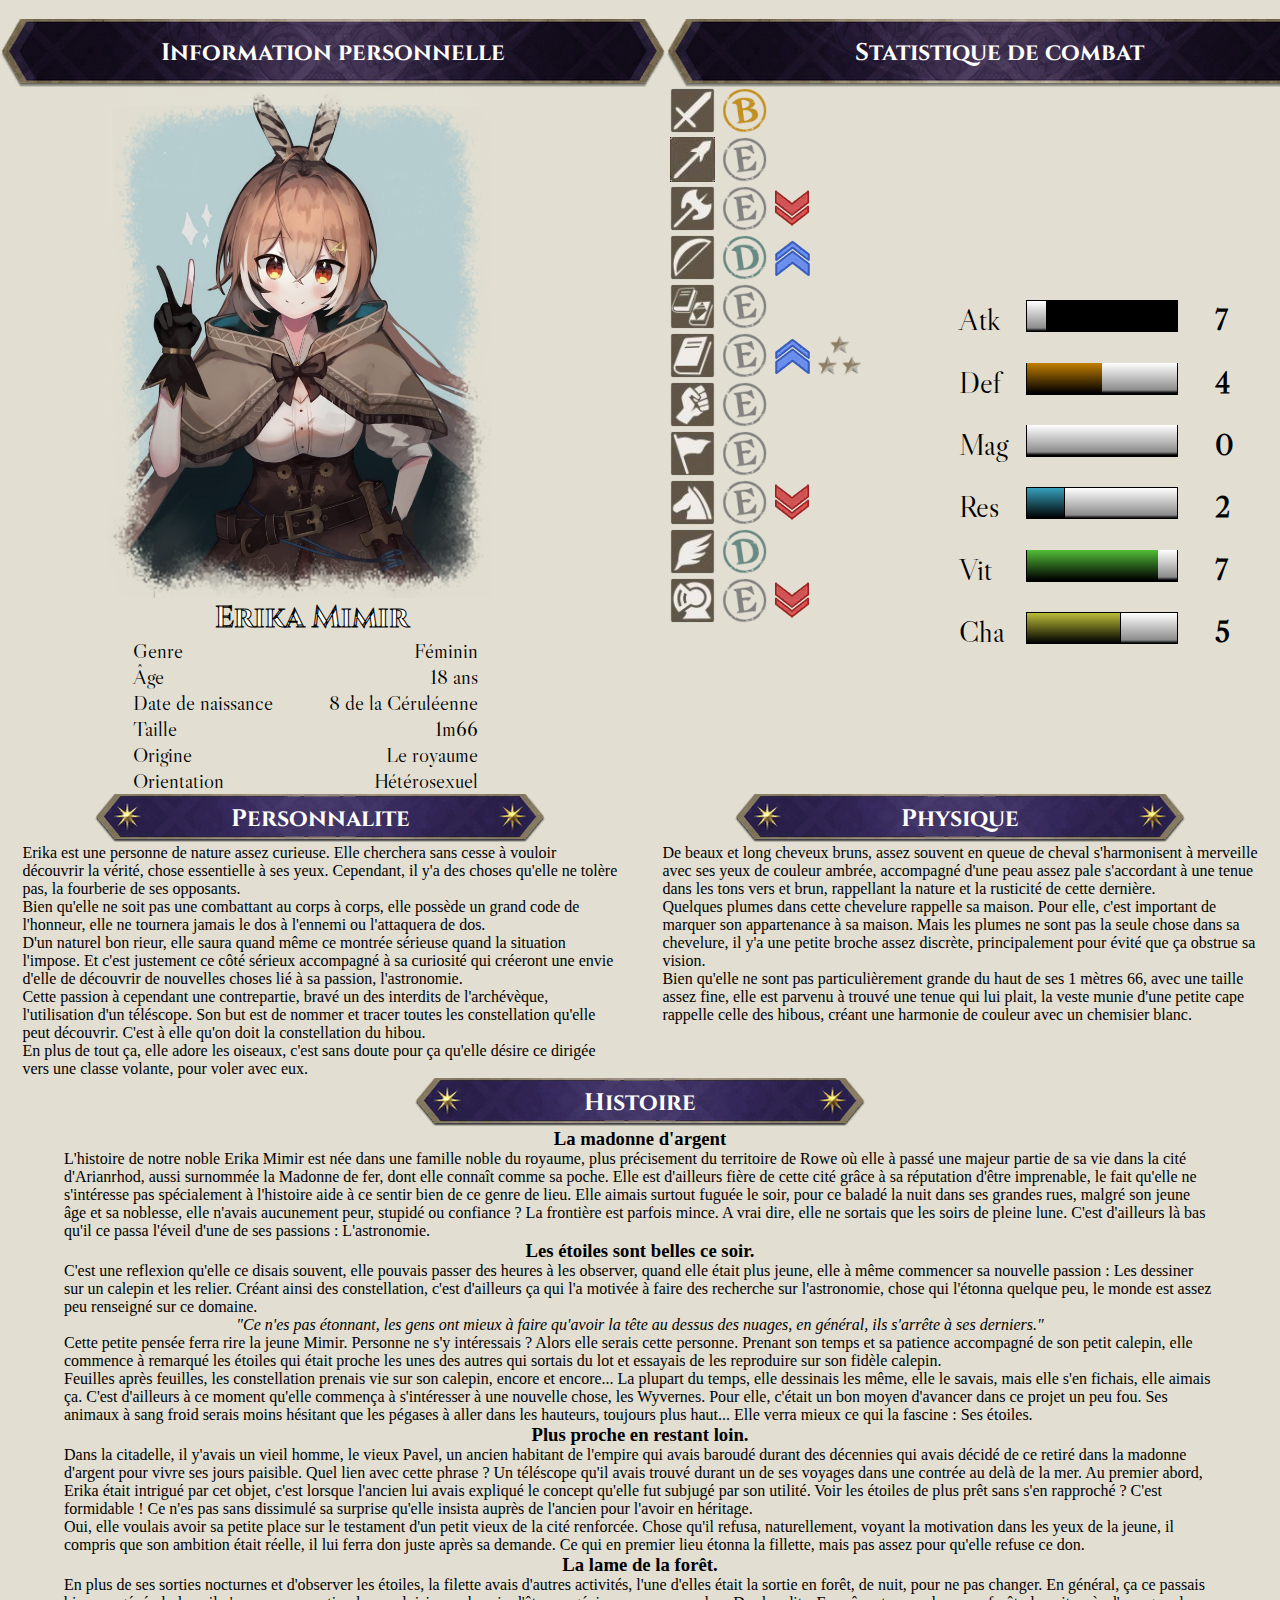
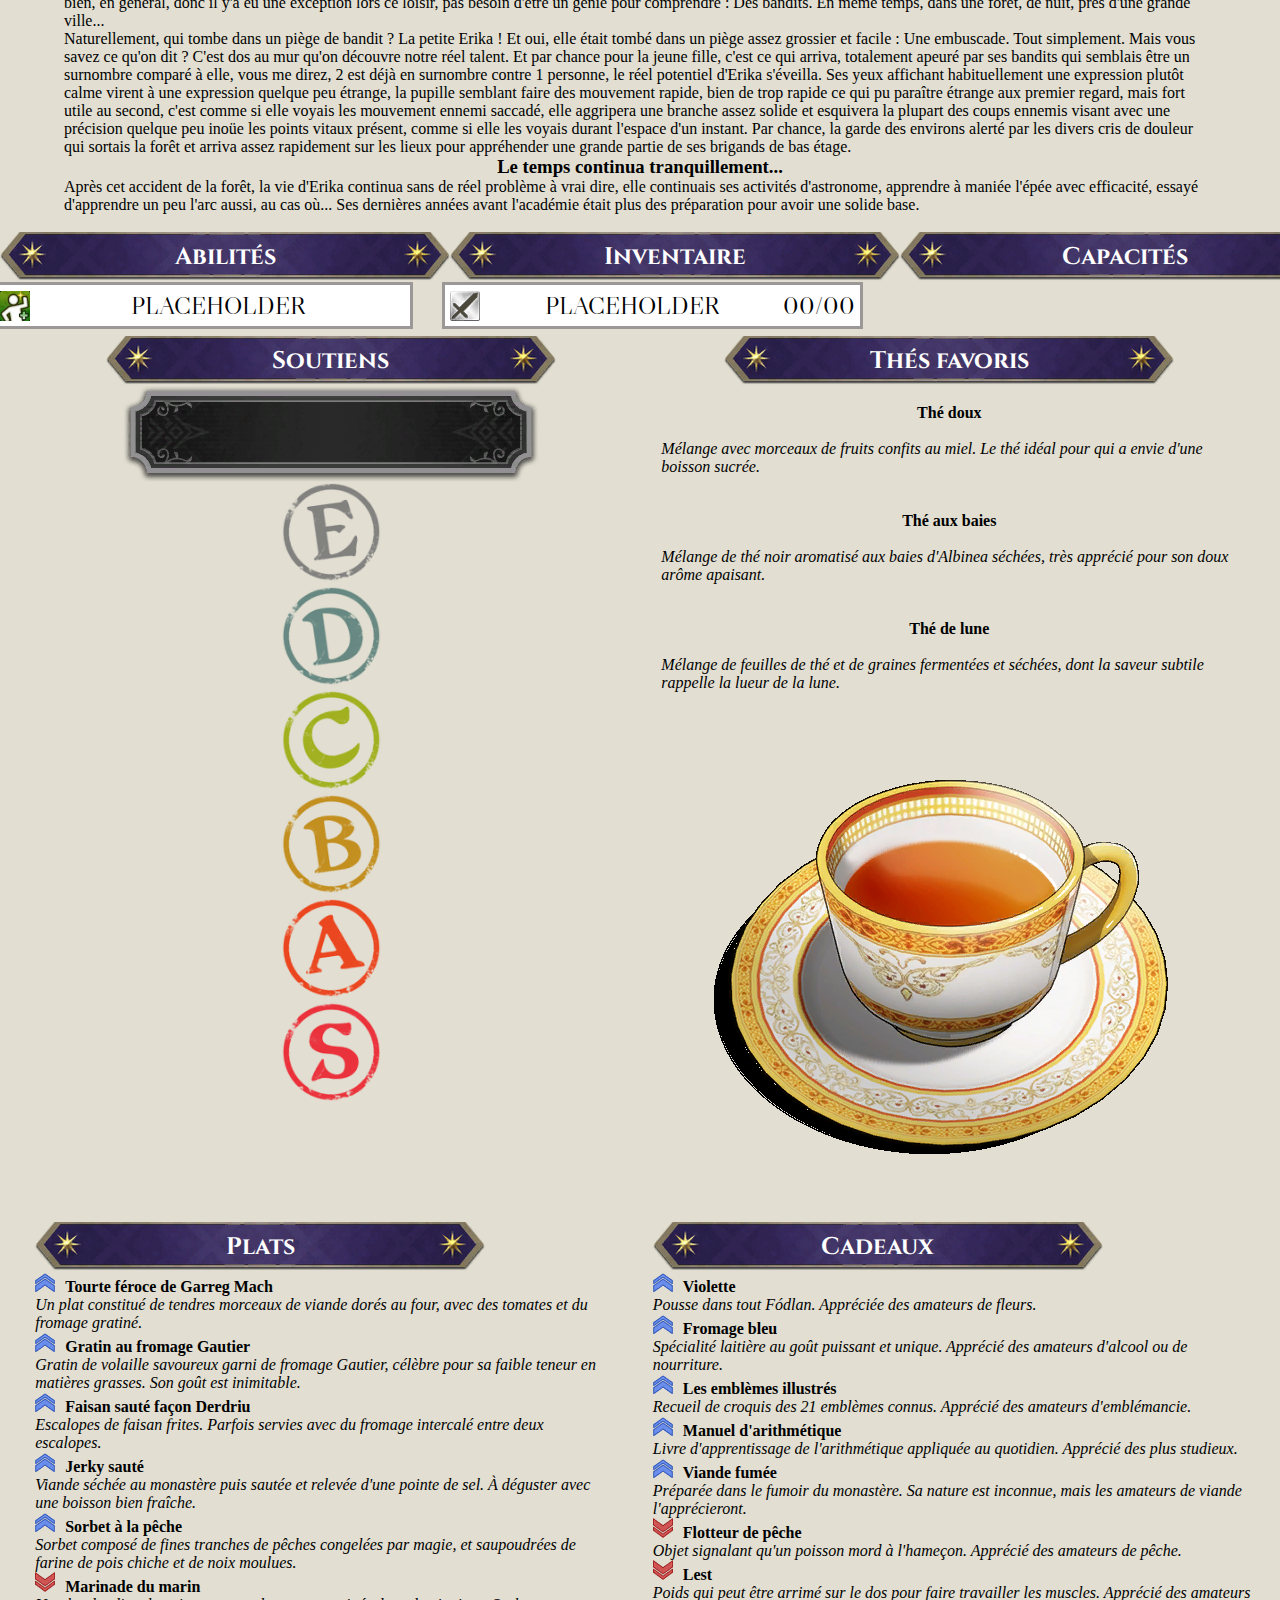
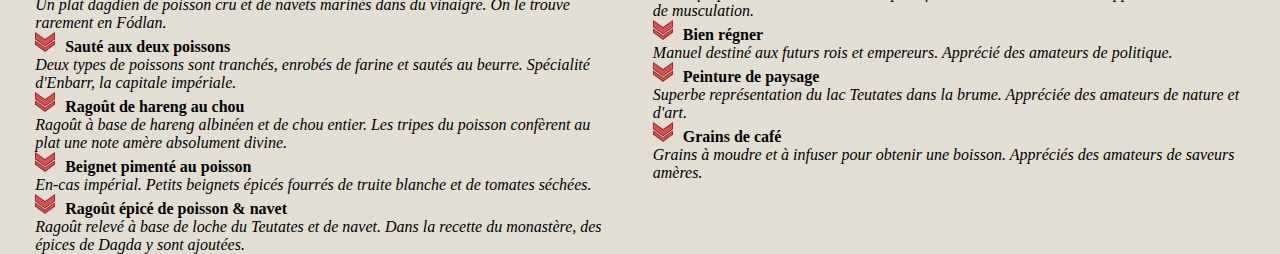
==== commit e46dbf68: "Update erika.html" ====
--- a/erika.html
+++ b/erika.html
@@ -33,18 +33,18 @@
     <div class="Combat">
         <div class="Categorie"><h2>Statistique de combat</h2></div>
         <div class="Arme">
-            <div class="ArmeSprites Epee"><img src="img/Epee.png" alt=""></div><div class="ArmeMaitrise Epee"><img src="img/E.png" alt=""></div><div class="BonMal Epee"><img src="img/Nothing.png" alt=""></div><div class="Buiding Epee"><img src="img/Nothing.png" alt=""></div>
+            <div class="ArmeSprites Epee"><img src="img/Epee.png" alt=""></div><div class="ArmeMaitrise Epee"><img src="img/b.png" alt=""></div><div class="BonMal Epee"><img src="img/Nothing.png" alt=""></div><div class="Buiding Epee"><img src="img/Nothing.png" alt=""></div>
             <div class="ArmeSprites Lance"><img src="img/Lance.jpg" alt=""></div><div class="ArmeMaitrise Lance"><img src="img/E.png" alt=""></div><div class="BonMal Lance"><img src="img/Nothing.png" alt=""></div><div class="Buiding Lance"><img src="img/Nothing.png" alt=""></div>
             <div class="ArmeSprites Hache"><img src="img/Hache.png" alt=""></div><div class="ArmeMaitrise Hache"><img src="img/E.png" alt=""></div><div class="BonMal Hache"><img src="img/Non.png" alt=""></div><div class="Buiding Hache"><img src="img/Nothing.png" alt=""></div>
             <div class="ArmeSprites Melee"><img src="img/Melée.png" alt=""></div><div class="ArmeMaitrise Melee"><img src="img/E.png" alt=""></div><div class="BonMal Melee"><img src="img/Nothing.png" alt=""></div><div class="Buiding Melee"><img src="img/Nothing.png" alt=""></div>
-            <div class="ArmeSprites Arc"><img src="img/Arc.png" alt=""></div><div class="ArmeMaitrise Arc"><img src="img/E.png" alt=""></div><div class="BonMal Arc"><img src="img/Yes.png" alt=""></div><div class="Buiding Arc"><img src="img/Nothing.png" alt=""></div>
-            <div class="ArmeSprites Foi"><img src="img/Foi.png" alt=""></div><div class="ArmeMaitrise Foi"><img src="img/D.png" alt=""></div><div class="BonMal Foi"><img src="img/Yes.png" alt=""></div><div class="Buiding Foi"><img src="img/Buidding.png" alt=""></div>
-            <div class="ArmeSprites Magie"><img src="img/Raison.png" alt=""></div><div class="ArmeMaitrise Magie"><img src="img/b.png" alt=""></div><div class="BonMal Magie"><img src="img/Nothing.png" alt=""></div><div class="Buiding Magie"><img src="img/Nothing.png" alt=""></div>
+            <div class="ArmeSprites Arc"><img src="img/Arc.png" alt=""></div><div class="ArmeMaitrise Arc"><img src="img/D.png" alt=""></div><div class="BonMal Arc"><img src="img/Yes.png" alt=""></div><div class="Buiding Arc"><img src="img/Nothing.png" alt=""></div>
+            <div class="ArmeSprites Foi"><img src="img/Foi.png" alt=""></div><div class="ArmeMaitrise Foi"><img src="img/E.png" alt=""></div><div class="BonMal Foi"><img src="img/Yes.png" alt=""></div><div class="Buiding Foi"><img src="img/Buidding.png" alt=""></div>
+            <div class="ArmeSprites Magie"><img src="img/Raison.png" alt=""></div><div class="ArmeMaitrise Magie"><img src="img/E.png" alt=""></div><div class="BonMal Magie"><img src="img/Nothing.png" alt=""></div><div class="Buiding Magie"><img src="img/Nothing.png" alt=""></div>
             <div class="ArmeSprites Autorite"><img src="img/Autorite.png" alt=""></div><div class="ArmeMaitrise Autorite"><img src="img/E.png" alt=""></div><div class="BonMal Autorite"><img src="img/Nothing.png" alt=""></div><div class="Buiding Autorite"><img src="img/Nothing.png" alt=""></div>
             <div class="ArmeSprites Cheval"><img src="img/Cheval.png" alt=""></div><div class="ArmeMaitrise Cheval"><img src="img/E.png" alt=""></div><div class="BonMal Cheval"><img src="img/Non.png" alt=""></div><div class="Buiding Cheval"><img src="img/Nothing.png" alt=""></div>
             <div class="ArmeSprites Vol"><img src="img/Vol.png" alt=""></div><div class="ArmeMaitrise Vol"><img src="img/D.png" alt=""></div><div class="BonMal Vol"><img src="img/Nothing.png" alt=""></div><div class="Buiding Vol"><img src="img/Nothing.png" alt=""></div>
             <div class="ArmeSprites Cuirasse"><img src="img/Cuirassé.png" alt=""></div><div class="ArmeMaitrise Cuirasse"><img src="img/E.png" alt=""></div><div class="BonMal Cuirasse"><img src="img/Non.png" alt=""></div><div class="Buiding Cuirasse"><img src="img/Nothing.png" alt=""></div>
-        </div>
+    </div>
         <div class="Statistique">
             <div class="Stat Atk">Atk</div><div class="Graphique Atk"><div class="ActuelAtk Atk"></div><div class="ManquantAtk Atk"></div></div><div class="Number Atk">7</div>
             <div class="Stat Def">Def</div><div class="Graphique Def"><div class="ActuelDef Def"></div><div class="ManquantDef Def"></div></div><div class="Number Def">4</div>
--- a/erika.css
+++ b/erika.css
@@ -280,39 +280,47 @@
 }
 
 .ActuelPV{
-    width: 50%;
+    width: 62.5%;
 }
 
 .ManquantPV{
-    width: 50%;
+    width: 37.5%;
+}
+
+.ActuelAtk{
+    width: 87.5
 }
 
 .ManquantAtk{
+    width: 12.5%;
+}
+
+.ManquantMagie{
     width: 100%;
 }
 
-.ActuelMagie, .ActuelVit{
+.ActuelVit{
     width: 87.5%;
 }
 
-.ManquantMagie, .ManquantVit{
+.ManquantVit{
     width: 12.5%;
 }
 
 .ActuelRes{
-    width: 50%;
+    width: 25%;
 }
 
 .ActuelDef{
-    width: 37.5%
+    width: 50%
 }
 
 .ManquantRes{
-    width: 50%;
+    width: 75%;
 }
 
 .ManquantDef{
-     width: 62.5%
+     width: 50%
 }
 
 .Graphique{
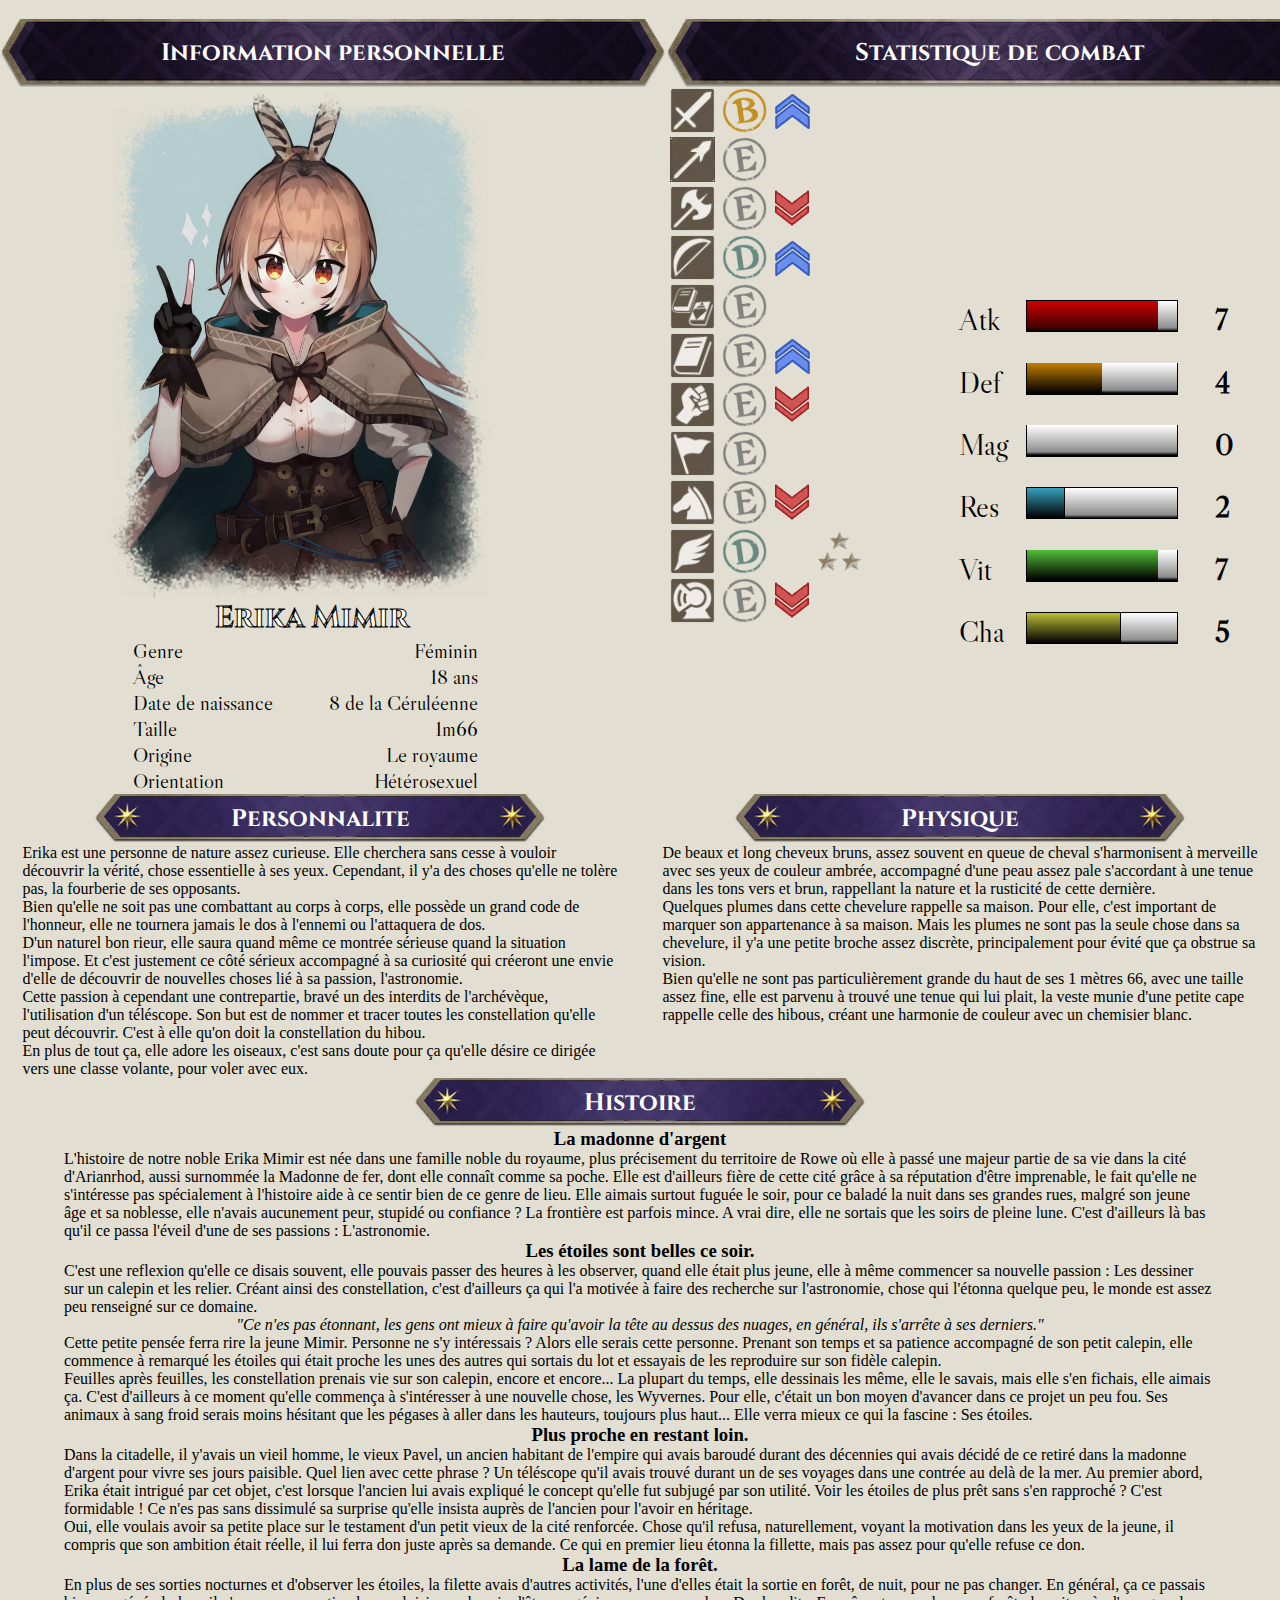
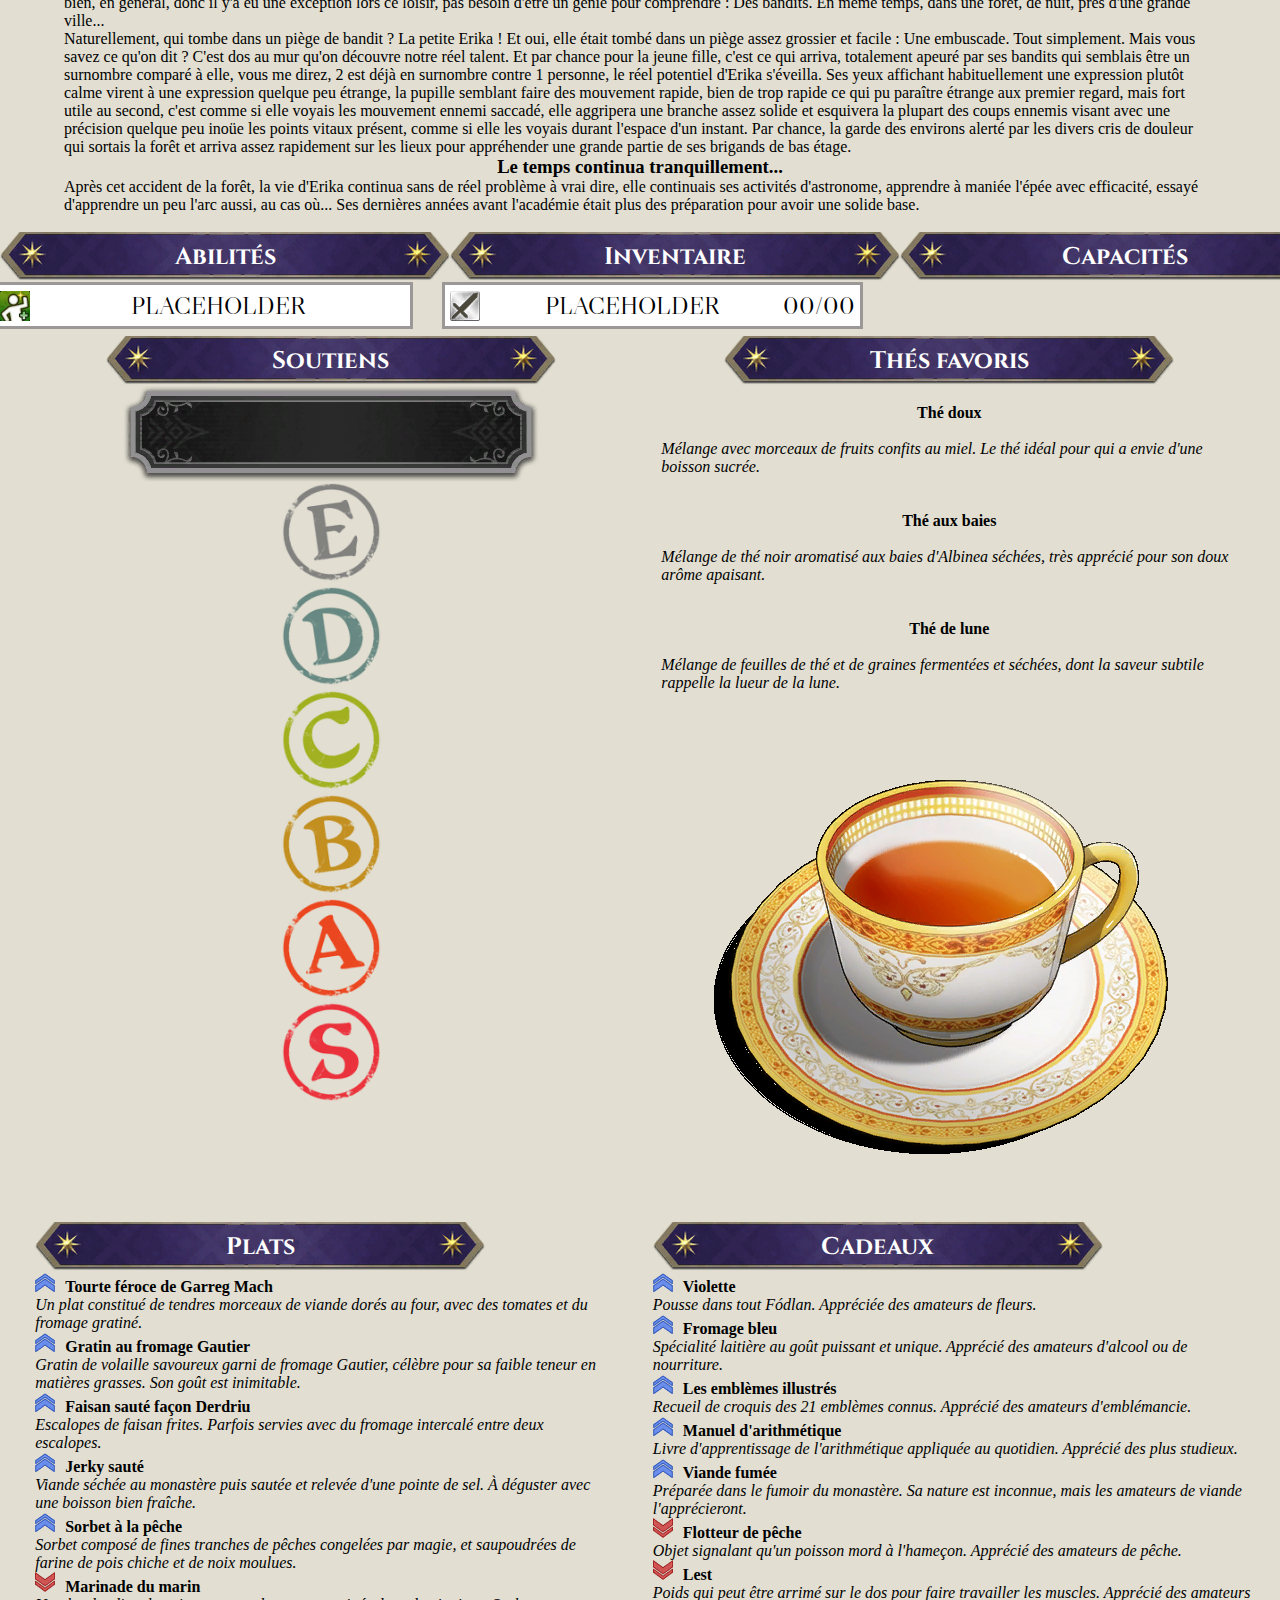
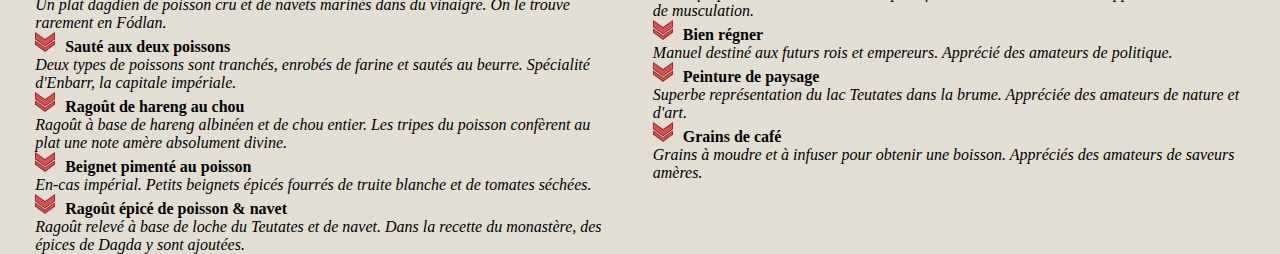
==== commit d90ab176: "Update erika.html" ====
--- a/erika.html
+++ b/erika.html
@@ -33,16 +33,16 @@
     <div class="Combat">
         <div class="Categorie"><h2>Statistique de combat</h2></div>
         <div class="Arme">
-            <div class="ArmeSprites Epee"><img src="img/Epee.png" alt=""></div><div class="ArmeMaitrise Epee"><img src="img/b.png" alt=""></div><div class="BonMal Epee"><img src="img/Nothing.png" alt=""></div><div class="Buiding Epee"><img src="img/Nothing.png" alt=""></div>
+            <div class="ArmeSprites Epee"><img src="img/Epee.png" alt=""></div><div class="ArmeMaitrise Epee"><img src="img/b.png" alt=""></div><div class="BonMal Epee"><img src="img/Yes.png" alt=""></div><div class="Buiding Epee"><img src="img/Nothing.png" alt=""></div>
             <div class="ArmeSprites Lance"><img src="img/Lance.jpg" alt=""></div><div class="ArmeMaitrise Lance"><img src="img/E.png" alt=""></div><div class="BonMal Lance"><img src="img/Nothing.png" alt=""></div><div class="Buiding Lance"><img src="img/Nothing.png" alt=""></div>
             <div class="ArmeSprites Hache"><img src="img/Hache.png" alt=""></div><div class="ArmeMaitrise Hache"><img src="img/E.png" alt=""></div><div class="BonMal Hache"><img src="img/Non.png" alt=""></div><div class="Buiding Hache"><img src="img/Nothing.png" alt=""></div>
-            <div class="ArmeSprites Melee"><img src="img/Melée.png" alt=""></div><div class="ArmeMaitrise Melee"><img src="img/E.png" alt=""></div><div class="BonMal Melee"><img src="img/Nothing.png" alt=""></div><div class="Buiding Melee"><img src="img/Nothing.png" alt=""></div>
+            <div class="ArmeSprites Melee"><img src="img/Melée.png" alt=""></div><div class="ArmeMaitrise Melee"><img src="img/E.png" alt=""></div><div class="BonMal Melee"><img src="img/Non.png" alt=""></div><div class="Buiding Melee"><img src="img/Nothing.png" alt=""></div>
             <div class="ArmeSprites Arc"><img src="img/Arc.png" alt=""></div><div class="ArmeMaitrise Arc"><img src="img/D.png" alt=""></div><div class="BonMal Arc"><img src="img/Yes.png" alt=""></div><div class="Buiding Arc"><img src="img/Nothing.png" alt=""></div>
-            <div class="ArmeSprites Foi"><img src="img/Foi.png" alt=""></div><div class="ArmeMaitrise Foi"><img src="img/E.png" alt=""></div><div class="BonMal Foi"><img src="img/Yes.png" alt=""></div><div class="Buiding Foi"><img src="img/Buidding.png" alt=""></div>
+            <div class="ArmeSprites Foi"><img src="img/Foi.png" alt=""></div><div class="ArmeMaitrise Foi"><img src="img/E.png" alt=""></div><div class="BonMal Foi"><img src="img/Yes.png" alt=""></div><div class="Buiding Foi"><img src="img/Nothing.png" alt=""></div>
             <div class="ArmeSprites Magie"><img src="img/Raison.png" alt=""></div><div class="ArmeMaitrise Magie"><img src="img/E.png" alt=""></div><div class="BonMal Magie"><img src="img/Nothing.png" alt=""></div><div class="Buiding Magie"><img src="img/Nothing.png" alt=""></div>
             <div class="ArmeSprites Autorite"><img src="img/Autorite.png" alt=""></div><div class="ArmeMaitrise Autorite"><img src="img/E.png" alt=""></div><div class="BonMal Autorite"><img src="img/Nothing.png" alt=""></div><div class="Buiding Autorite"><img src="img/Nothing.png" alt=""></div>
             <div class="ArmeSprites Cheval"><img src="img/Cheval.png" alt=""></div><div class="ArmeMaitrise Cheval"><img src="img/E.png" alt=""></div><div class="BonMal Cheval"><img src="img/Non.png" alt=""></div><div class="Buiding Cheval"><img src="img/Nothing.png" alt=""></div>
-            <div class="ArmeSprites Vol"><img src="img/Vol.png" alt=""></div><div class="ArmeMaitrise Vol"><img src="img/D.png" alt=""></div><div class="BonMal Vol"><img src="img/Nothing.png" alt=""></div><div class="Buiding Vol"><img src="img/Nothing.png" alt=""></div>
+            <div class="ArmeSprites Vol"><img src="img/Vol.png" alt=""></div><div class="ArmeMaitrise Vol"><img src="img/D.png" alt=""></div><div class="BonMal Vol"><img src="img/Nothing.png" alt=""></div><div class="Buiding Vol"><img src="img/Buidding.png" alt=""></div>
             <div class="ArmeSprites Cuirasse"><img src="img/Cuirassé.png" alt=""></div><div class="ArmeMaitrise Cuirasse"><img src="img/E.png" alt=""></div><div class="BonMal Cuirasse"><img src="img/Non.png" alt=""></div><div class="Buiding Cuirasse"><img src="img/Nothing.png" alt=""></div>
     </div>
         <div class="Statistique">
--- a/erika.css
+++ b/erika.css
@@ -240,10 +240,7 @@
 }
 
 .ActuelAtk{
-    background: rgb(255,255,255);
-    background: linear-gradient(180deg, rgba(255,255,255,1) 0%, rgba(255,0,0,1) 90%, rgba(0,0,0,1) 100%);
-    width: 0%;
-}
+    background: linear-gradient(180deg, rgb(206 0 0) 0%, rgb(66 0 0) 90%, rgba(0,0,0,1) 100%);}
 
 .ActuelDef{
     background: rgb(194,126,0);
@@ -288,7 +285,7 @@
 }
 
 .ActuelAtk{
-    width: 87.5
+    width: 87.5%
 }
 
 .ManquantAtk{
